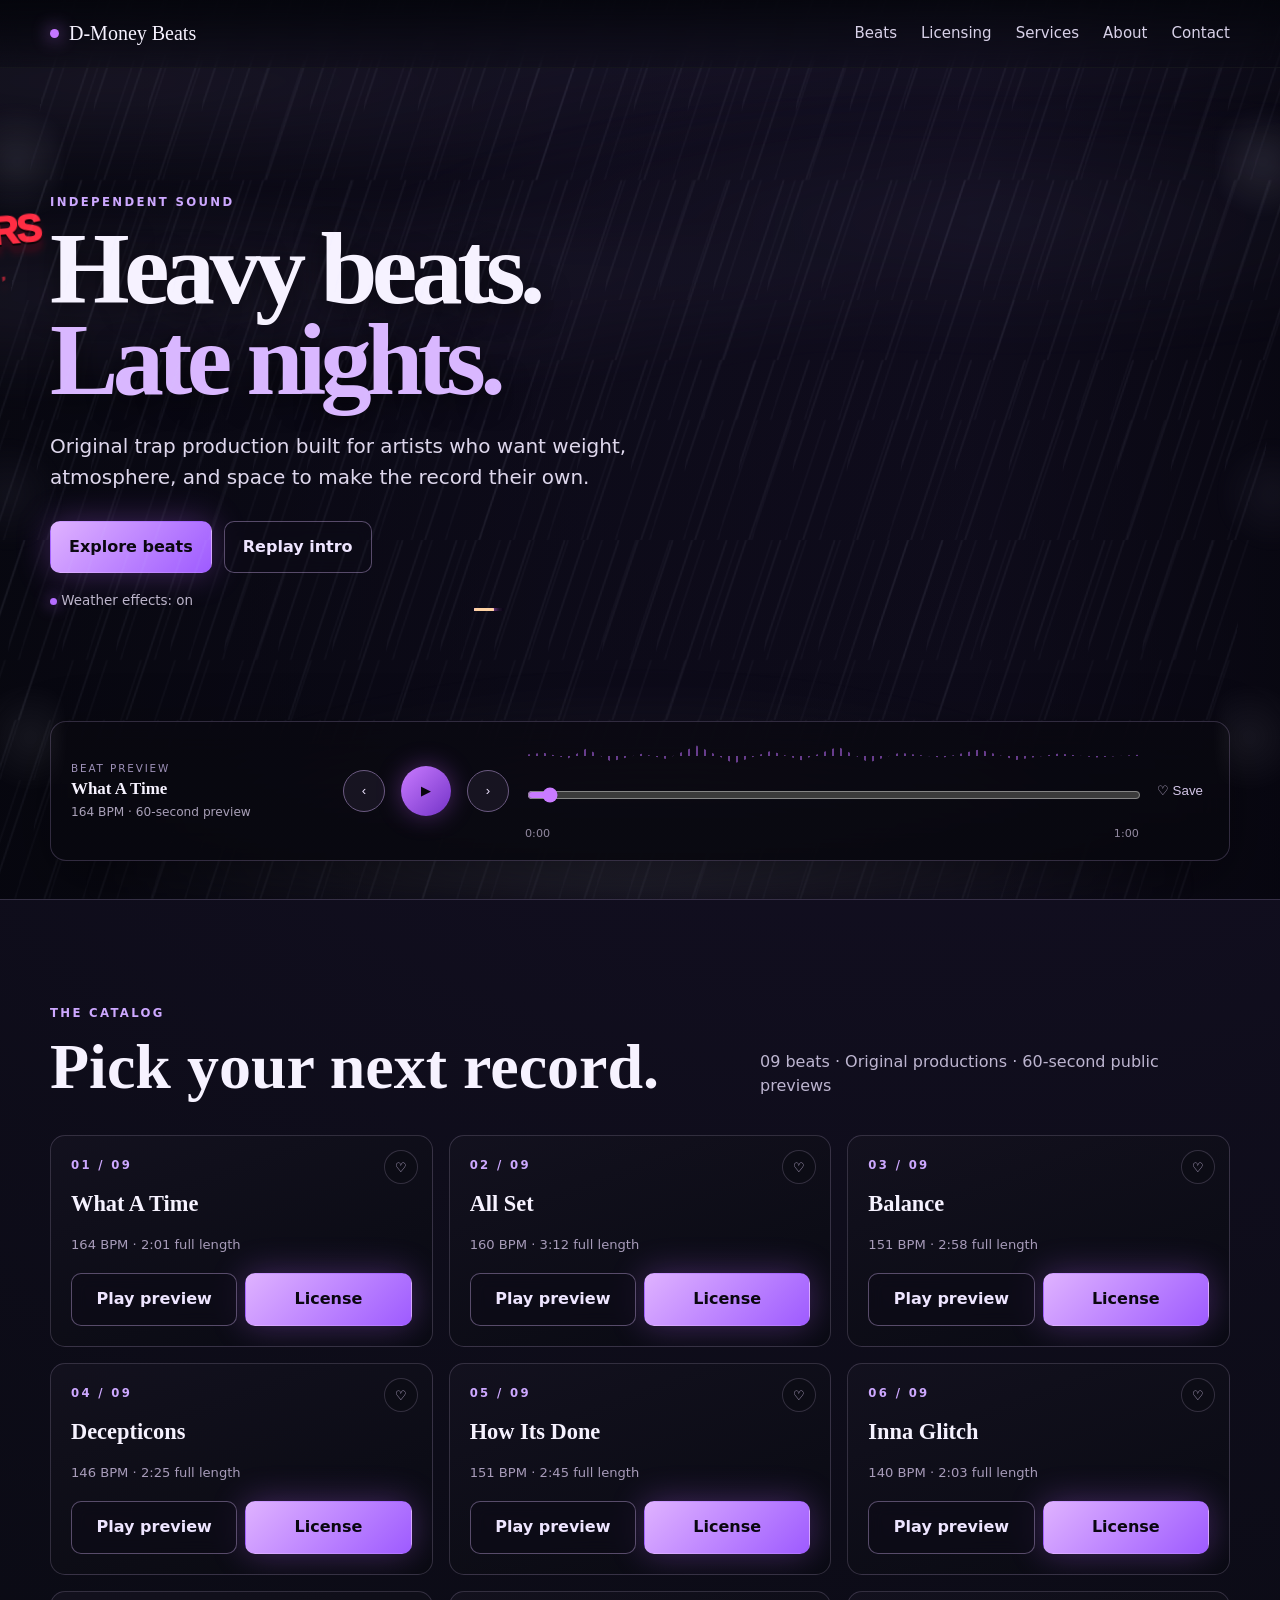
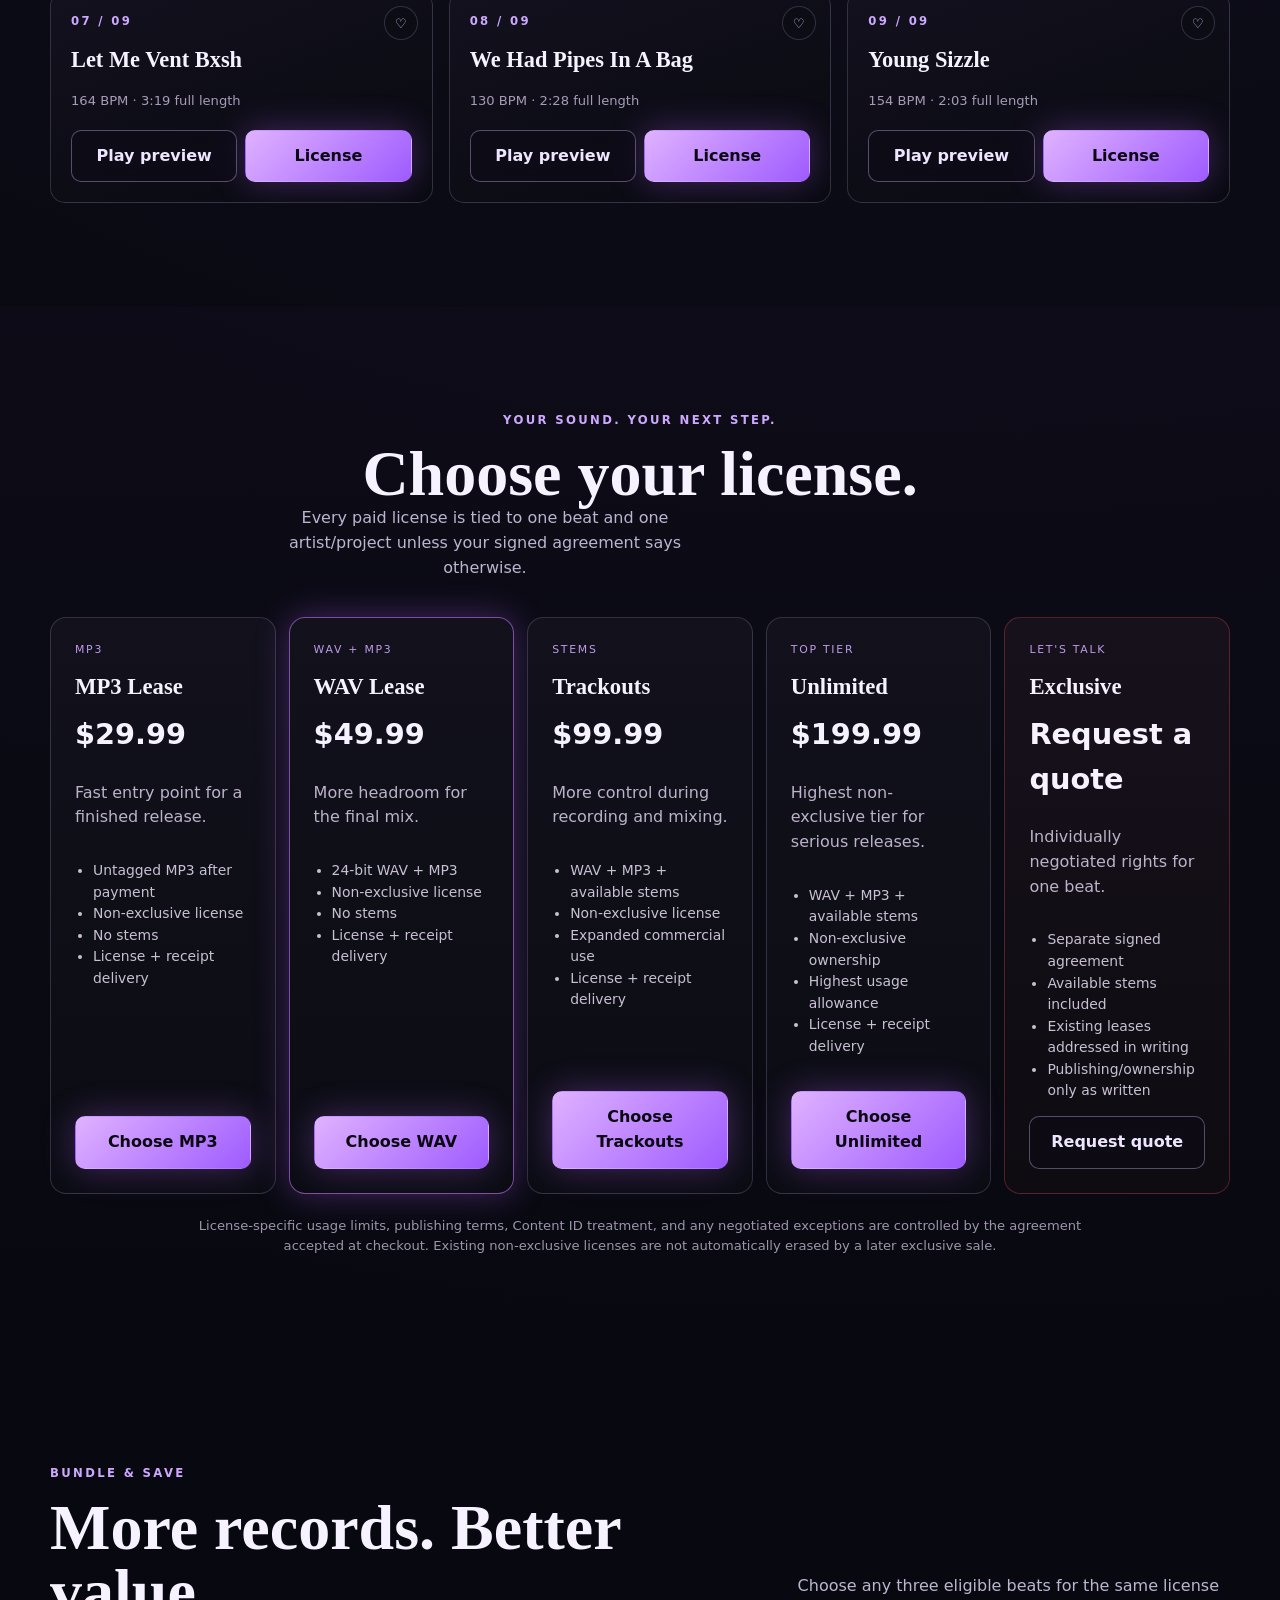
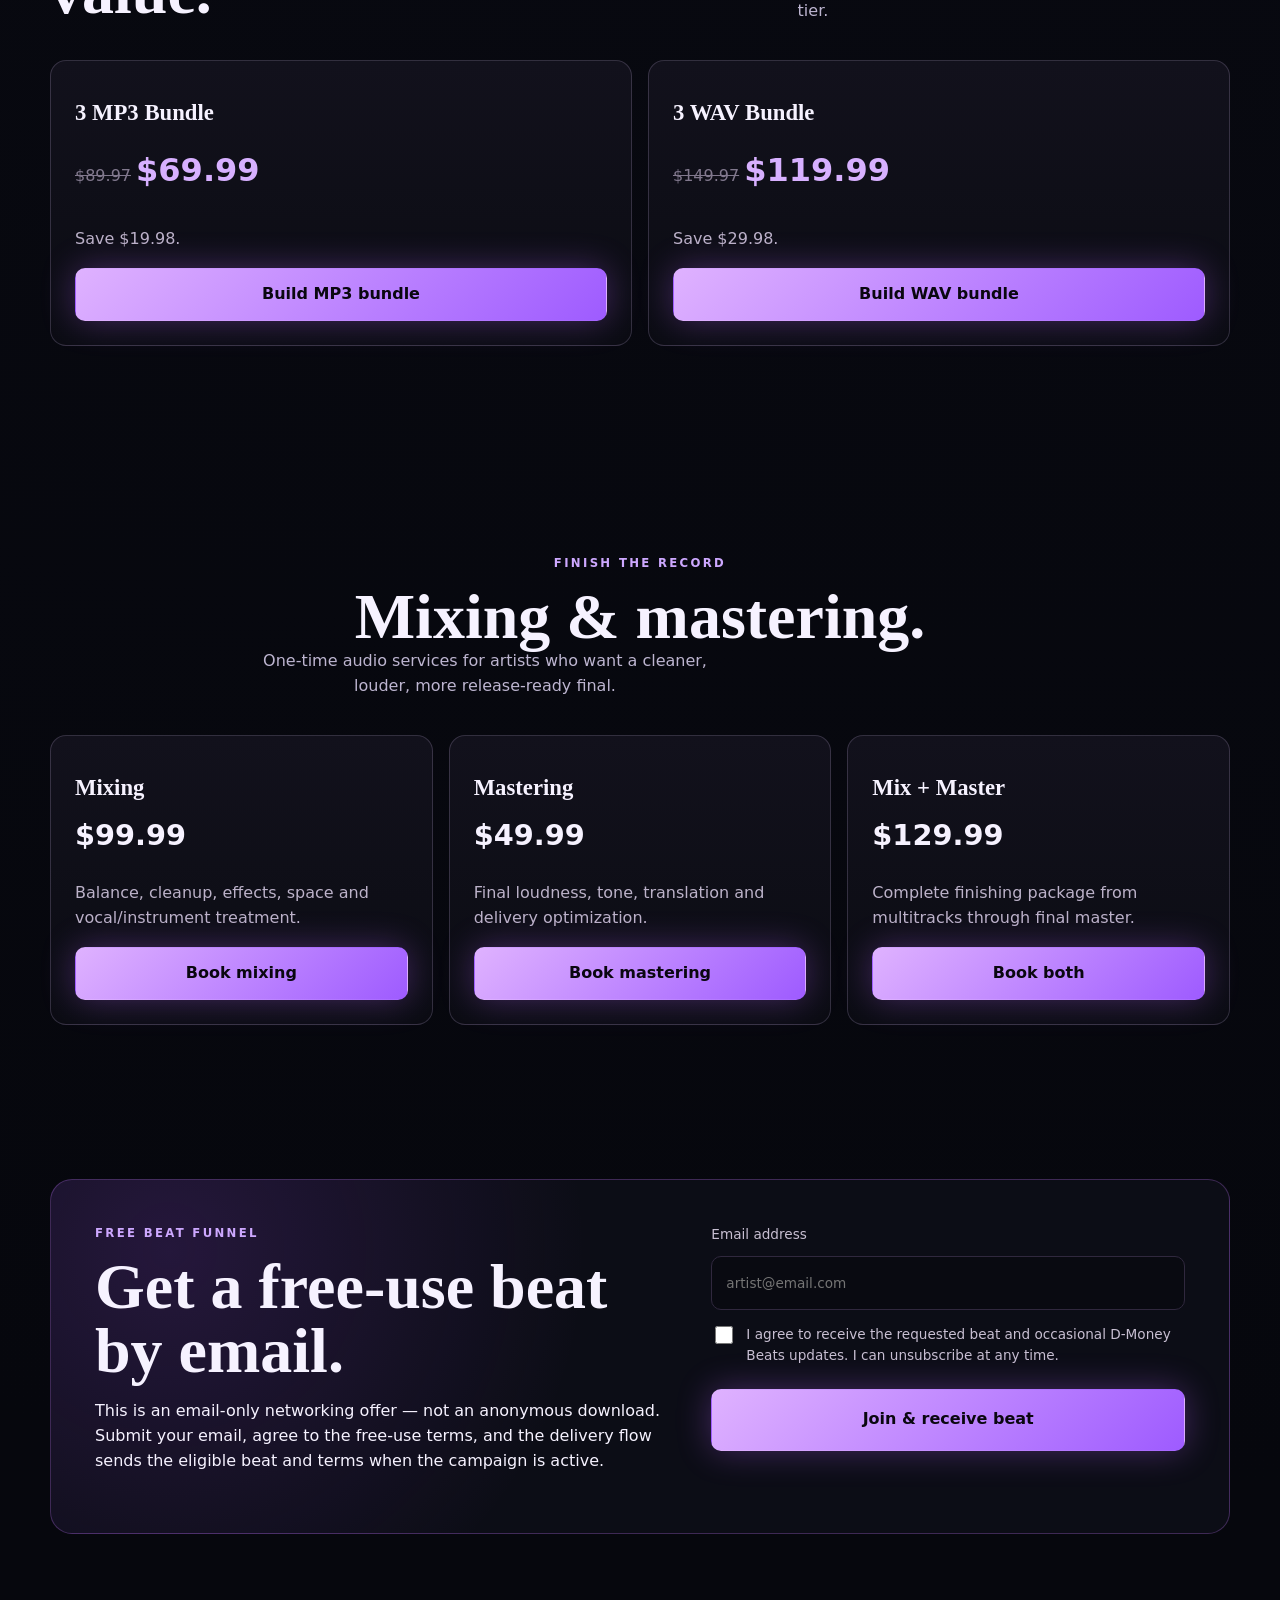
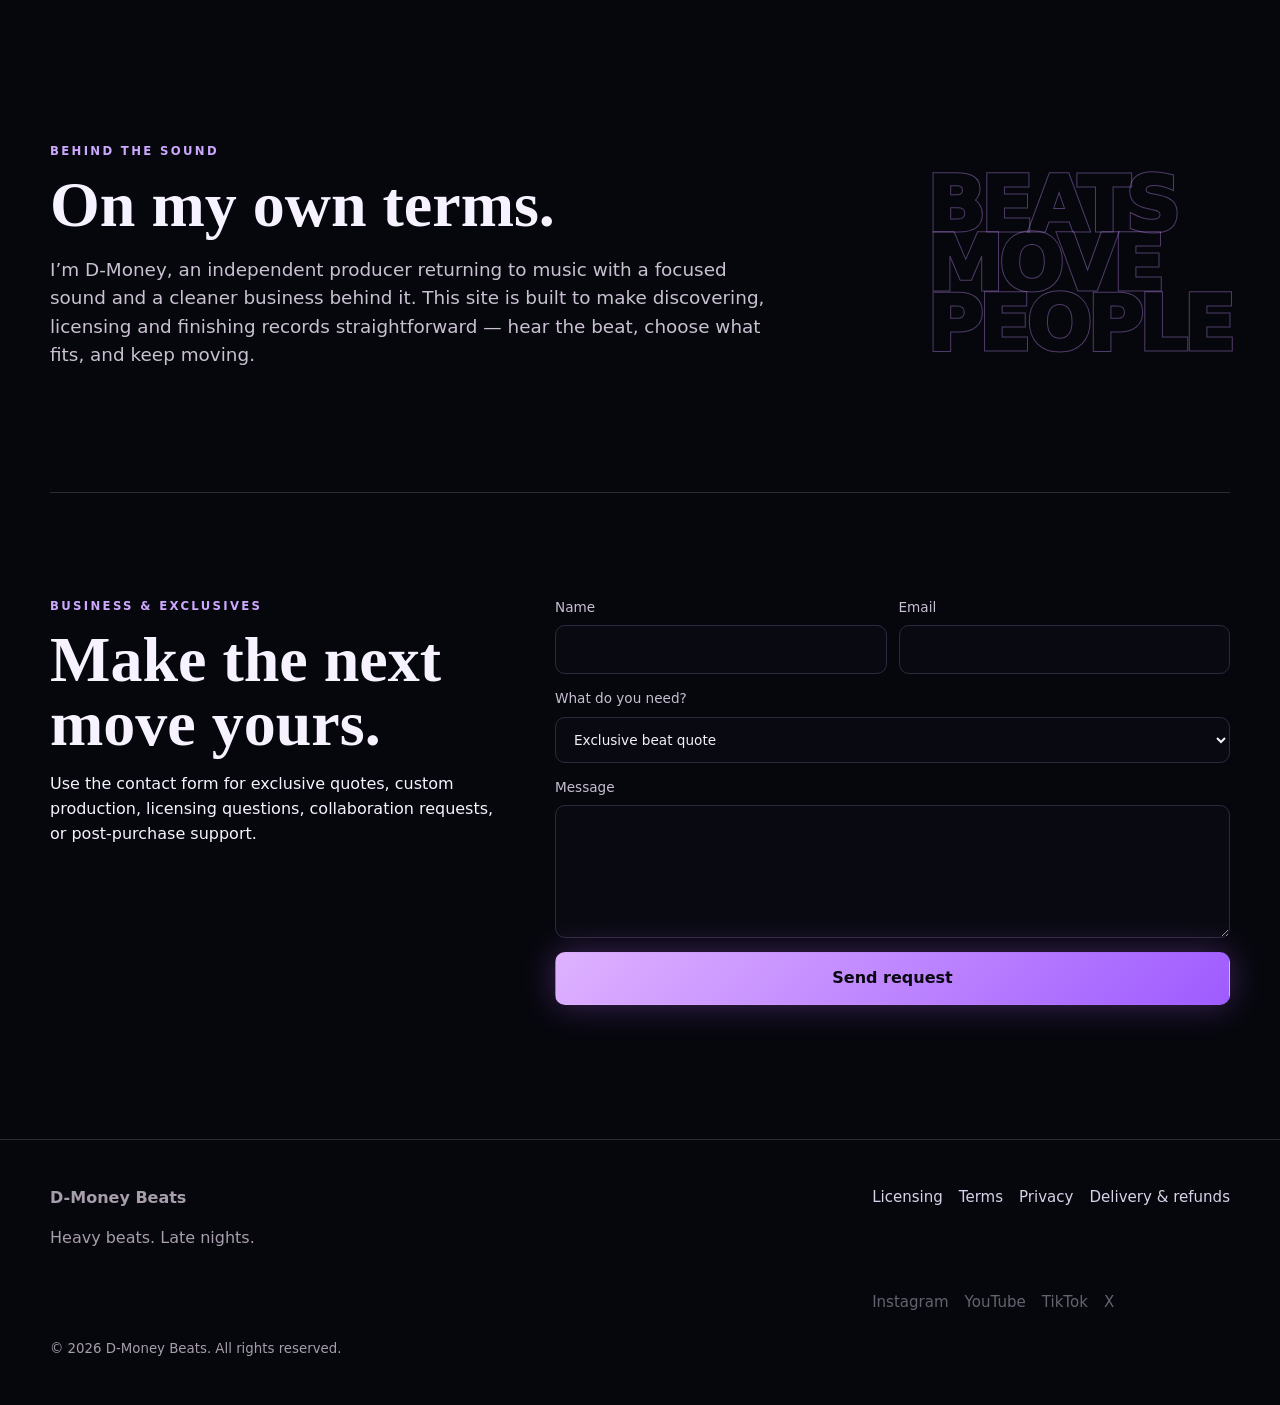
==== index.html @ 5e5f280c "Build D-Money Beats production site scaffold" ====
<!doctype html>
<html lang="en">
<head>
  <meta charset="utf-8" />
  <meta name="viewport" content="width=device-width,initial-scale=1,viewport-fit=cover" />
  <title>D-Money Beats | Trap Beats, Licensing, Mixing & Mastering</title>
  <meta name="description" content="D-Money Beats — original trap production, beat licensing, bundles, mixing and mastering. Hear previews, save favorites, and choose the license that fits your release." />
  <meta name="theme-color" content="#090813" />
  <meta property="og:title" content="D-Money Beats" />
  <meta property="og:description" content="Heavy beats. Late nights. Original trap production and licensing." />
  <meta property="og:type" content="website" />
  <meta property="og:url" content="https://dmoneybeats.com/" />
  <link rel="canonical" href="https://dmoneybeats.com/" />
  <link rel="stylesheet" href="styles.css" />
</head>
<body>
  <a class="skip-link" href="#beats">Skip to beats</a>
  <div class="intro-fog" id="introFog" aria-hidden="true"><div class="fog fog-a"></div><div class="fog fog-b"></div><div class="fog fog-c"></div></div>
  <header class="site-header">
    <a class="brand" href="#top" aria-label="D-Money Beats home"><span class="brand-dot"></span>D-Money Beats</a>
    <button class="menu-button" id="menuButton" aria-expanded="false" aria-controls="siteNav">Menu</button>
    <nav id="siteNav" aria-label="Primary navigation"><a href="#beats">Beats</a><a href="#licensing">Licensing</a><a href="#services">Services</a><a href="#about">About</a><a href="#contact">Contact</a></nav>
  </header>
  <main id="top">
    <section class="hero" aria-label="D-Money Beats introduction"><div class="hero-bg" aria-hidden="true"></div><div class="cloud-layer cloud-one" aria-hidden="true"></div><div class="cloud-layer cloud-two" aria-hidden="true"></div><div class="rain rain-back" aria-hidden="true"></div><div class="rain rain-front" aria-hidden="true"></div><div class="lens-moisture moisture-left" aria-hidden="true"></div><div class="lens-moisture moisture-right" aria-hidden="true"></div><div class="lightning" id="lightning" aria-hidden="true"></div><div class="traffic" aria-hidden="true"><i></i><i></i><i></i><i></i></div><div class="hero-vapor" id="heroVapor" aria-hidden="true"></div>
      <div class="hero-content"><p class="eyebrow">Independent sound</p><div class="graffiti" aria-label="Bangers Only">BANGERS<br>ONLY</div><h1>Heavy beats.<br><span>Late nights.</span></h1><p class="hero-copy">Original trap production built for artists who want weight, atmosphere, and space to make the record their own.</p><div class="hero-actions"><a class="button primary" href="#beats">Explore beats</a><button class="button ghost" id="replayIntro" type="button">Replay intro</button></div><p class="weather-note"><span class="pulse-dot"></span> Weather effects: on</p></div>
      <section class="featured-player" id="featuredPlayer" aria-label="Featured beat preview"><div class="player-meta"><span class="kicker">Beat preview</span><strong id="featuredTitle">What A Time</strong><span id="featuredDetails">164 BPM · 60-second preview</span></div><button class="round-button" id="prevBeat" type="button" aria-label="Previous beat">‹</button><button class="round-button play" id="playPause" type="button" aria-label="Play preview">▶</button><button class="round-button" id="nextBeat" type="button" aria-label="Next beat">›</button><div class="progress-wrap"><div class="waveform" aria-hidden="true"></div><input id="progress" type="range" min="0" max="60" value="0" step="0.1" aria-label="Audio progress" /><div class="time-row"><span id="currentTime">0:00</span><span>1:00</span></div></div><button class="save-featured" id="saveFeatured" type="button" aria-pressed="false">♡ Save</button><audio id="audioPlayer" preload="metadata" src="assets/audio/what-a-time-preview.mp3"></audio></section>
    </section>
    <section class="section catalog" id="beats"><div class="section-heading"><div><p class="eyebrow">The catalog</p><h2>Pick your next record.</h2></div><p>09 beats · Original productions · 60-second public previews</p></div><div class="beat-grid" id="beatGrid"></div></section>
    <section class="section licensing" id="licensing"><div class="section-heading centered"><div><p class="eyebrow">Your sound. Your next step.</p><h2>Choose your license.</h2></div><p>Every paid license is tied to one beat and one artist/project unless your signed agreement says otherwise.</p></div><div class="license-grid"><article class="price-card"><span class="tier">MP3</span><h3>MP3 Lease</h3><p class="price">$29.99</p><p>Fast entry point for a finished release.</p><ul><li>Untagged MP3 after payment</li><li>Non-exclusive license</li><li>No stems</li><li>License + receipt delivery</li></ul><button class="button primary buy-button" data-product="mp3">Choose MP3</button></article><article class="price-card featured"><span class="tier">WAV + MP3</span><h3>WAV Lease</h3><p class="price">$49.99</p><p>More headroom for the final mix.</p><ul><li>24-bit WAV + MP3</li><li>Non-exclusive license</li><li>No stems</li><li>License + receipt delivery</li></ul><button class="button primary buy-button" data-product="wav">Choose WAV</button></article><article class="price-card"><span class="tier">STEMS</span><h3>Trackouts</h3><p class="price">$99.99</p><p>More control during recording and mixing.</p><ul><li>WAV + MP3 + available stems</li><li>Non-exclusive license</li><li>Expanded commercial use</li><li>License + receipt delivery</li></ul><button class="button primary buy-button" data-product="trackouts">Choose Trackouts</button></article><article class="price-card"><span class="tier">TOP TIER</span><h3>Unlimited</h3><p class="price">$199.99</p><p>Highest non-exclusive tier for serious releases.</p><ul><li>WAV + MP3 + available stems</li><li>Non-exclusive ownership</li><li>Highest usage allowance</li><li>License + receipt delivery</li></ul><button class="button primary buy-button" data-product="unlimited">Choose Unlimited</button></article><article class="price-card exclusive"><span class="tier">LET'S TALK</span><h3>Exclusive</h3><p class="price">Request a quote</p><p>Individually negotiated rights for one beat.</p><ul><li>Separate signed agreement</li><li>Available stems included</li><li>Existing leases addressed in writing</li><li>Publishing/ownership only as written</li></ul><a class="button ghost" href="#contact">Request quote</a></article></div><p class="legal-note">License-specific usage limits, publishing terms, Content ID treatment, and any negotiated exceptions are controlled by the agreement accepted at checkout. Existing non-exclusive licenses are not automatically erased by a later exclusive sale.</p></section>
    <section class="section bundles" id="bundles"><div class="section-heading"><div><p class="eyebrow">Bundle & save</p><h2>More records. Better value.</h2></div><p>Choose any three eligible beats for the same license tier.</p></div><div class="bundle-grid"><article class="bundle-card"><h3>3 MP3 Bundle</h3><p class="bundle-price"><s>$89.97</s> <strong>$69.99</strong></p><p>Save $19.98.</p><button class="button primary bundle-button" data-product="bundle-mp3-3">Build MP3 bundle</button></article><article class="bundle-card"><h3>3 WAV Bundle</h3><p class="bundle-price"><s>$149.97</s> <strong>$119.99</strong></p><p>Save $29.98.</p><button class="button primary bundle-button" data-product="bundle-wav-3">Build WAV bundle</button></article></div></section>
    <section class="section services" id="services"><div class="section-heading centered"><div><p class="eyebrow">Finish the record</p><h2>Mixing & mastering.</h2></div><p>One-time audio services for artists who want a cleaner, louder, more release-ready final.</p></div><div class="service-grid"><article class="service-card"><h3>Mixing</h3><p class="price">$99.99</p><p>Balance, cleanup, effects, space and vocal/instrument treatment.</p><button class="button primary service-button" data-product="mixing">Book mixing</button></article><article class="service-card"><h3>Mastering</h3><p class="price">$49.99</p><p>Final loudness, tone, translation and delivery optimization.</p><button class="button primary service-button" data-product="mastering">Book mastering</button></article><article class="service-card"><h3>Mix + Master</h3><p class="price">$129.99</p><p>Complete finishing package from multitracks through final master.</p><button class="button primary service-button" data-product="mix-master">Book both</button></article></div></section>
    <section class="section free-funnel" id="free-beat"><div class="funnel-card"><div><p class="eyebrow">Free beat funnel</p><h2>Get a free-use beat by email.</h2><p>This is an email-only networking offer — not an anonymous download. Submit your email, agree to the free-use terms, and the delivery flow sends the eligible beat and terms when the campaign is active.</p></div><form id="freeBeatForm"><label>Email address<input type="email" name="email" required autocomplete="email" placeholder="artist@email.com" /></label><label class="check"><input type="checkbox" name="consent" required /> <span>I agree to receive the requested beat and occasional D-Money Beats updates. I can unsubscribe at any time.</span></label><button class="button primary" type="submit">Join & receive beat</button><p class="form-status" id="freeBeatStatus" role="status"></p></form></div></section>
    <section class="section about" id="about"><div class="about-card"><p class="eyebrow">Behind the sound</p><h2>On my own terms.</h2><p>I’m D-Money, an independent producer returning to music with a focused sound and a cleaner business behind it. This site is built to make discovering, licensing and finishing records straightforward — hear the beat, choose what fits, and keep moving.</p></div><div class="about-tagline">BEATS<br>MOVE<br>PEOPLE</div></section>
    <section class="section contact" id="contact"><div><p class="eyebrow">Business & exclusives</p><h2>Make the next move yours.</h2><p>Use the contact form for exclusive quotes, custom production, licensing questions, collaboration requests, or post-purchase support.</p></div><form id="contactForm"><div class="form-grid"><label>Name<input type="text" name="name" required autocomplete="name" /></label><label>Email<input type="email" name="email" required autocomplete="email" /></label></div><label>What do you need?<select name="topic"><option>Exclusive beat quote</option><option>Custom production</option><option>Licensing question</option><option>Mixing / mastering</option><option>Order support</option><option>Other</option></select></label><label>Message<textarea name="message" rows="5" required></textarea></label><button class="button primary" type="submit">Send request</button><p class="form-status" id="contactStatus" role="status"></p></form></section>
  </main>
  <footer><div><strong>D-Money Beats</strong><p>Heavy beats. Late nights.</p></div><div class="footer-links"><a href="legal/licensing.html">Licensing</a><a href="legal/terms.html">Terms</a><a href="legal/privacy.html">Privacy</a><a href="legal/refunds.html">Delivery & refunds</a></div><div class="socials" aria-label="Social media"><a href="#" data-social="instagram" aria-disabled="true">Instagram</a><a href="#" data-social="youtube" aria-disabled="true">YouTube</a><a href="#" data-social="tiktok" aria-disabled="true">TikTok</a><a href="#" data-social="x" aria-disabled="true">X</a></div><small>© 2026 D-Money Beats. All rights reserved.</small></footer>
  <dialog id="purchaseDialog" class="modal"><form method="dialog" class="modal-card"><button class="modal-close" value="cancel" aria-label="Close">×</button><p class="eyebrow">Before checkout</p><h2 id="purchaseTitle">Choose a beat</h2><div id="purchaseBody"></div><label class="check"><input id="termsCheck" type="checkbox" required /> <span>I have read and agree to the <a href="legal/licensing.html" target="_blank" rel="noopener">license terms</a>, <a href="legal/terms.html" target="_blank" rel="noopener">Terms of Service</a>, and <a href="legal/refunds.html" target="_blank" rel="noopener">digital delivery/refund policy</a>.</span></label><button id="checkoutButton" class="button primary" value="default" type="button">Continue to secure checkout</button><p id="checkoutStatus" class="form-status" role="status"></p></form></dialog>
  <script src="script.js" defer></script>
</body></html>
---- styles.css ----
:root{--bg:#070811;--panel:#0e0f19;--panel2:#14121f;--text:#f6f2ff;--muted:#bdb5d0;--purple:#c577ff;--purple2:#7d3fd6;--red:#ff2d43;--line:rgba(224,203,255,.18);--glow:0 0 34px rgba(184,98,255,.32);--max:1180px}*{box-sizing:border-box}html{scroll-behavior:smooth}body{margin:0;background:radial-gradient(circle at 70% 0,#171128 0,#090a12 34%,#06070d 75%);color:var(--text);font-family:Inter,ui-sans-serif,system-ui,-apple-system,BlinkMacSystemFont,"Segoe UI",sans-serif;line-height:1.55}a{color:inherit}.skip-link{position:fixed;top:-80px;left:16px;background:#fff;color:#000;padding:10px 14px;z-index:9999;border-radius:8px}.skip-link:focus{top:16px}.site-header{position:fixed;top:0;left:0;right:0;z-index:100;display:flex;align-items:center;justify-content:space-between;padding:18px max(22px,calc((100vw - var(--max))/2));background:linear-gradient(180deg,rgba(4,5,11,.85),rgba(4,5,11,.2));backdrop-filter:blur(10px);border-bottom:1px solid rgba(255,255,255,.06)}.brand{font-family:Georgia,serif;font-size:1.25rem;text-decoration:none;display:flex;gap:10px;align-items:center}.brand-dot{width:9px;height:9px;background:var(--purple);border-radius:50%;box-shadow:0 0 18px var(--purple)}nav{display:flex;gap:24px}nav a,.footer-links a,.socials a{text-decoration:none;color:#d8d1e8;font-size:.94rem}nav a:hover,.footer-links a:hover,.socials a:hover{color:#fff}.menu-button{display:none}.hero{min-height:100svh;position:relative;overflow:hidden;display:grid;align-items:center;padding:110px max(22px,calc((100vw - var(--max))/2)) 190px;border-bottom:1px solid var(--line)}.hero-bg{position:absolute;inset:0;background-image:linear-gradient(90deg,rgba(5,6,12,.78) 0%,rgba(8,8,18,.42) 45%,rgba(8,8,18,.28) 75%,rgba(5,5,12,.72) 100%),linear-gradient(180deg,rgba(4,5,10,.14),rgba(4,5,10,.45)),url('assets/images/cyberpunk-city.webp');background-size:cover;background-position:center;background-color:#171128;transform:scale(1.03)}.hero-content{position:relative;z-index:8;max-width:640px}.eyebrow{text-transform:uppercase;letter-spacing:.2em;color:#cda8ff;font-size:.73rem;font-weight:800;margin:0 0 13px}.graffiti{position:absolute;left:-9px;top:28px;transform:translateX(-100%) rotate(-5deg);font-weight:950;color:var(--red);font-size:2.4rem;line-height:.78;letter-spacing:-.06em;text-shadow:0 2px 0 rgba(0,0,0,.7);font-family:Impact,Haettenschweiler,'Arial Narrow Bold',sans-serif;filter:drop-shadow(0 9px 3px rgba(255,0,35,.15))}.graffiti:after{content:"";position:absolute;left:10%;right:18%;top:100%;height:25px;background:repeating-linear-gradient(90deg,transparent 0 8px,var(--red) 9px 11px,transparent 12px 18px);opacity:.6;clip-path:polygon(0 0,100% 0,90% 25%,82% 10%,70% 100%,60% 12%,45% 65%,38% 8%,25% 85%,15% 17%)}h1,h2,h3{font-family:Georgia,'Times New Roman',serif}h1{font-size:clamp(3.7rem,8vw,7.6rem);line-height:.88;letter-spacing:-.055em;margin:0 0 26px;text-shadow:0 6px 28px rgba(0,0,0,.6)}h1 span{color:#d9b7ff}.hero-copy{font-size:clamp(1rem,2vw,1.25rem);color:#ded7ec;max-width:590px}.hero-actions{display:flex;gap:12px;flex-wrap:wrap;margin:28px 0 18px}.button{appearance:none;border:1px solid transparent;border-radius:10px;padding:13px 18px;font:inherit;font-weight:750;cursor:pointer;text-decoration:none;display:inline-flex;align-items:center;justify-content:center;transition:.2s ease}.button.primary{color:#0a0710;background:linear-gradient(135deg,#dfb2ff,#9e5bff);box-shadow:var(--glow)}.button.primary:hover{transform:translateY(-1px);filter:brightness(1.06)}.button.ghost{border-color:rgba(221,190,255,.36);color:#eee5ff;background:rgba(12,10,22,.5);backdrop-filter:blur(8px)}.weather-note{font-size:.84rem;color:#bcb4ca}.pulse-dot{display:inline-block;width:7px;height:7px;background:#b56dff;border-radius:50%;box-shadow:0 0 16px #b56dff;animation:pulse 2s infinite}.featured-player{position:absolute;left:50%;bottom:38px;transform:translateX(-50%);z-index:12;width:min(var(--max),calc(100% - 44px));display:grid;grid-template-columns:minmax(180px,260px) 46px 54px 46px 1fr auto;gap:12px;align-items:center;padding:18px 20px;border:1px solid rgba(214,185,255,.2);background:linear-gradient(180deg,rgba(9,8,16,.83),rgba(8,8,15,.94));backdrop-filter:blur(18px);border-radius:16px;box-shadow:0 18px 60px rgba(0,0,0,.4)}.featured-player:before{content:"";position:absolute;inset:-28px 10% auto 12%;height:60px;background:radial-gradient(ellipse at center,rgba(220,214,255,.17),transparent 70%);filter:blur(16px);opacity:0;transition:.25s}.featured-player:hover:before,.featured-player.vapor:before{opacity:1;transform:translateY(-12px)}.player-meta{display:flex;flex-direction:column}.player-meta .kicker{text-transform:uppercase;font-size:.65rem;letter-spacing:.18em;color:#9e91b8}.player-meta strong{font-family:Georgia,serif;font-size:1.06rem}.player-meta span:last-child{font-size:.76rem;color:#a9a0b8}.round-button{width:42px;height:42px;border-radius:50%;border:1px solid #6b5a81;background:#171421;color:#eee4ff;cursor:pointer}.round-button.play{width:50px;height:50px;background:linear-gradient(135deg,#c97bff,#7433c8);border:0;color:#09060d;box-shadow:0 0 24px rgba(188,88,255,.35)}.progress-wrap{min-width:0}.waveform{height:31px;background:repeating-linear-gradient(90deg,transparent 0 3px,rgba(191,109,255,.52) 3px 5px,transparent 5px 8px);mask-image:linear-gradient(180deg,transparent,black 25%,black 75%,transparent);clip-path:polygon(0 48%,3% 42%,7% 60%,10% 28%,14% 70%,19% 45%,23% 62%,28% 18%,34% 76%,40% 36%,45% 66%,51% 22%,56% 73%,61% 42%,68% 58%,74% 31%,80% 65%,87% 44%,93% 57%,100% 48%,100% 52%,0 52%)}#progress{width:100%;accent-color:#c97bff}.time-row{display:flex;justify-content:space-between;color:#91889f;font-size:.7rem}.save-featured{background:none;border:0;color:#d4c6e8;cursor:pointer}.section{width:min(var(--max),calc(100% - 44px));margin:0 auto;padding:104px 0}.section-heading{display:flex;justify-content:space-between;align-items:end;gap:40px;margin-bottom:36px}.section-heading.centered{display:block;text-align:center;max-width:780px;margin-left:auto;margin-right:auto}.section-heading h2,.about h2,.contact h2,.funnel-card h2{font-size:clamp(2.2rem,5vw,4rem);line-height:1;margin:0}.section-heading>p{max-width:470px;color:var(--muted);margin:0}.beat-grid{display:grid;grid-template-columns:repeat(3,1fr);gap:16px}.beat-card{position:relative;padding:20px;border:1px solid var(--line);background:linear-gradient(160deg,rgba(20,18,31,.88),rgba(9,10,17,.88));border-radius:15px;overflow:hidden;transition:.2s}.beat-card:hover{transform:translateY(-3px);border-color:rgba(195,124,255,.45);box-shadow:0 14px 40px rgba(0,0,0,.25)}.beat-card h3{font-size:1.4rem;margin:0 0 4px}.beat-meta{color:#a79bb9;font-size:.82rem}.beat-actions{display:flex;gap:8px;margin-top:18px}.beat-actions button{flex:1}.heart{position:absolute;right:14px;top:14px;width:34px;height:34px;border-radius:50%;border:1px solid var(--line);background:#0c0c15;color:#d8c8ef;cursor:pointer}.heart.saved{color:#ff5c83;border-color:rgba(255,92,131,.45)}.licensing{width:100%;padding-left:max(22px,calc((100vw - var(--max))/2));padding-right:max(22px,calc((100vw - var(--max))/2));background:linear-gradient(180deg,rgba(18,13,30,.38),rgba(7,8,15,.1))}.license-grid{display:grid;grid-template-columns:repeat(5,1fr);gap:13px}.price-card,.service-card,.bundle-card{border:1px solid var(--line);border-radius:16px;padding:24px;background:linear-gradient(180deg,#12111c,#0b0c13);display:flex;flex-direction:column}.price-card.featured{border-color:rgba(201,119,255,.6);box-shadow:var(--glow)}.price-card.exclusive{background:linear-gradient(180deg,#17111b,#0e0b11);border-color:rgba(255,83,100,.28)}.price-card h3,.service-card h3,.bundle-card h3{font-size:1.42rem;margin:10px 0 0}.tier{font-size:.68rem;letter-spacing:.16em;color:#be9be8}.price{font-size:1.8rem;font-weight:800;margin:8px 0}.price-card>p:not(.price),.service-card>p:not(.price),.bundle-card>p{color:#bcb2c9}.price-card ul{padding-left:18px;color:#c9c1d3;font-size:.87rem;flex:1}.price-card .button{margin-top:auto}.legal-note{color:#9e94aa;font-size:.82rem;max-width:900px;margin:22px auto 0;text-align:center}.bundle-grid{display:grid;grid-template-columns:repeat(2,1fr);gap:16px}.bundle-card{min-height:220px}.bundle-price strong{font-size:2rem;color:#d7b0ff}.bundle-price s{color:#81788d}.service-grid{display:grid;grid-template-columns:repeat(3,1fr);gap:16px}.free-funnel{padding-top:50px}.funnel-card{display:grid;grid-template-columns:1.2fr 1fr;gap:48px;padding:44px;border:1px solid rgba(197,119,255,.27);border-radius:22px;background:radial-gradient(circle at 10% 20%,rgba(123,58,190,.22),transparent 38%),#0c0d16}.funnel-card form,.contact form{display:grid;gap:14px}label{display:grid;gap:7px;color:#c8bfd2;font-size:.85rem}input,select,textarea{width:100%;border:1px solid #30283e;border-radius:10px;background:#090a11;color:#f4f0fa;padding:13px 14px;font:inherit}textarea{resize:vertical}.check{display:grid;grid-template-columns:auto 1fr;align-items:start;gap:10px}.check input{width:18px;height:18px;margin-top:2px}.form-status{font-size:.83rem;color:#c9b1e5;min-height:1.2em;margin:0}.about{display:grid;grid-template-columns:1fr auto;gap:60px;align-items:center}.about-card{max-width:720px}.about-card p:last-child{font-size:1.15rem;color:#c9c0d1}.about-tagline{font-size:clamp(2.6rem,6vw,6.5rem);line-height:.78;font-weight:950;color:transparent;-webkit-text-stroke:1px rgba(202,146,255,.38);letter-spacing:-.06em}.contact{display:grid;grid-template-columns:.8fr 1.2fr;gap:55px;border-top:1px solid var(--line)}.form-grid{display:grid;grid-template-columns:1fr 1fr;gap:12px}footer{border-top:1px solid var(--line);padding:46px max(22px,calc((100vw - var(--max))/2));display:grid;grid-template-columns:1fr auto;gap:24px;align-items:start;color:#a79dac;background:#06070c}.footer-links,.socials{display:flex;gap:16px;flex-wrap:wrap}.socials{grid-column:2}.socials a[aria-disabled="true"]{opacity:.45;pointer-events:none}footer small{grid-column:1/-1}.intro-fog{position:fixed;inset:0;z-index:1000;background:#06070d;pointer-events:none;transition:opacity .8s ease;overflow:hidden}.intro-fog.hide{opacity:0}.fog{position:absolute;width:120%;height:55%;left:-10%;background:radial-gradient(ellipse at center,rgba(218,214,234,.25),rgba(77,69,94,.09) 35%,transparent 72%);filter:blur(28px);animation:fogMove 3s ease-out forwards}.fog-a{top:5%}.fog-b{top:32%;animation-delay:.18s;transform:scaleX(-1)}.fog-c{top:60%;animation-delay:.35s}.cloud-layer{position:absolute;z-index:3;left:-20%;width:140%;height:42%;background:radial-gradient(ellipse at 20% 50%,rgba(88,76,111,.22),transparent 40%),radial-gradient(ellipse at 70% 30%,rgba(63,59,87,.2),transparent 35%);filter:blur(14px);opacity:.8;animation:cloudDrift 42s linear infinite}.cloud-one{top:-12%}.cloud-two{top:12%;animation-direction:reverse;animation-duration:57s}.rain{position:absolute;inset:-20% 0 0;z-index:5;pointer-events:none;transform:skewX(-9deg);background-image:repeating-linear-gradient(100deg,transparent 0 17px,rgba(216,220,255,.15) 18px 19px,transparent 20px 34px);background-size:34px 120px;animation:rainFall .72s linear infinite}.rain-front{z-index:11;opacity:.32;background-size:54px 180px;animation-duration:.54s}.rain-back{opacity:.22;filter:blur(.4px)}.lightning{position:absolute;inset:0;z-index:4;background:linear-gradient(180deg,rgba(217,215,255,.7),transparent 55%);opacity:0;pointer-events:none}.lightning.flash{animation:lightning .4s ease}.traffic{position:absolute;z-index:6;left:37%;right:8%;bottom:32%;height:3px;overflow:hidden}.traffic i{position:absolute;width:20px;height:3px;border-radius:2px;background:#ffb4ea;box-shadow:0 0 10px #db69ff;animation:trafficMove 8s linear infinite}.traffic i:nth-child(2){animation-delay:-2s;background:#fbe4c2}.traffic i:nth-child(3){animation-delay:-4.5s}.traffic i:nth-child(4){animation-delay:-6.2s;background:#ffd2a3}.lens-moisture{position:absolute;z-index:13;top:0;bottom:0;width:90px;opacity:.28;filter:blur(6px);pointer-events:none;background:radial-gradient(circle at 50% 18%,rgba(220,219,248,.38),transparent 8%),radial-gradient(circle at 40% 55%,rgba(200,195,233,.2),transparent 12%),radial-gradient(circle at 65% 82%,rgba(255,255,255,.23),transparent 8%)}.moisture-left{left:-28px}.moisture-right{right:-28px;transform:scaleX(-1)}.modal{width:min(650px,calc(100% - 28px));border:1px solid rgba(206,157,255,.33);border-radius:18px;color:var(--text);background:#0b0c14;padding:0;box-shadow:0 30px 90px #000}.modal::backdrop{background:rgba(2,3,8,.78);backdrop-filter:blur(5px)}.modal-card{padding:30px;position:relative}.modal-close{position:absolute;right:18px;top:15px;background:none;border:0;color:#eee;font-size:2rem;cursor:pointer}.modal h2{font-size:2rem;margin:0 0 20px}.modal select{margin-bottom:14px}.bundle-choices{display:grid;grid-template-columns:1fr 1fr;gap:8px;margin:15px 0 20px}.bundle-choices label{display:flex;gap:8px;align-items:center;padding:10px;border:1px solid var(--line);border-radius:9px}.bundle-choices input{width:auto}.hero-vapor{position:absolute;z-index:7;left:0;right:0;bottom:0;height:28%;background:radial-gradient(ellipse at center bottom,rgba(222,221,238,.13),transparent 62%);filter:blur(18px);animation:vaporBreathe 8s ease-in-out infinite;pointer-events:none}@keyframes fogMove{0%{opacity:1;transform:translate3d(-4%,8%,0) scale(1.15)}100%{opacity:.25;transform:translate3d(8%,-8%,0) scale(1.4)}}@keyframes cloudDrift{to{transform:translateX(12%)}}@keyframes rainFall{to{background-position:0 180px}}@keyframes trafficMove{from{left:-20px}to{left:105%}}@keyframes lightning{0%,100%{opacity:0}10%{opacity:.5}18%{opacity:.05}26%{opacity:.28}40%{opacity:0}}@keyframes vaporBreathe{50%{opacity:.55;transform:translateY(-8px)}}@keyframes pulse{50%{opacity:.4;box-shadow:0 0 4px #b56dff}}@media (max-width:1050px){.license-grid{grid-template-columns:repeat(2,1fr)}.price-card.exclusive{grid-column:1/-1}.featured-player{grid-template-columns:1fr auto auto auto}.progress-wrap{grid-column:1/-1}.save-featured{grid-column:4}.beat-grid{grid-template-columns:repeat(2,1fr)}.graffiti{position:relative;transform:none;left:auto;top:auto;width:max-content;margin-bottom:20px}}@media (max-width:760px){.site-header{padding:15px 18px}.menu-button{display:block;background:#11121b;color:white;border:1px solid var(--line);border-radius:8px;padding:8px 12px}.site-header nav{display:none;position:absolute;top:62px;right:14px;flex-direction:column;gap:0;background:#0b0c13;border:1px solid var(--line);border-radius:12px;padding:8px;min-width:180px}.site-header nav.open{display:flex}.site-header nav a{padding:11px}.hero{padding:100px 22px 245px;min-height:860px}.hero-bg{background-position:55% center}.hero-content{max-width:520px}h1{font-size:clamp(3.3rem,17vw,5.5rem)}.featured-player{bottom:24px;width:calc(100% - 28px);grid-template-columns:1fr auto auto auto;padding:14px}.player-meta{grid-column:1/-1}.save-featured{grid-column:1/-1;text-align:left}.section{width:calc(100% - 34px);padding:74px 0}.section-heading{display:block}.section-heading>p{margin-top:14px}.beat-grid,.bundle-grid,.service-grid,.funnel-card,.about,.contact{grid-template-columns:1fr}.license-grid{grid-template-columns:1fr}.price-card.exclusive{grid-column:auto}.funnel-card{padding:28px;gap:30px}.about-tagline{order:-1}.form-grid{grid-template-columns:1fr}footer{grid-template-columns:1fr}.footer-links,.socials{grid-column:1}.bundle-choices{grid-template-columns:1fr}}@media (prefers-reduced-motion:reduce){*,*:before,*:after{animation-duration:.001ms!important;animation-iteration-count:1!important;scroll-behavior:auto!important}.rain,.cloud-layer,.traffic,.hero-vapor{display:none}.intro-fog{display:none}}
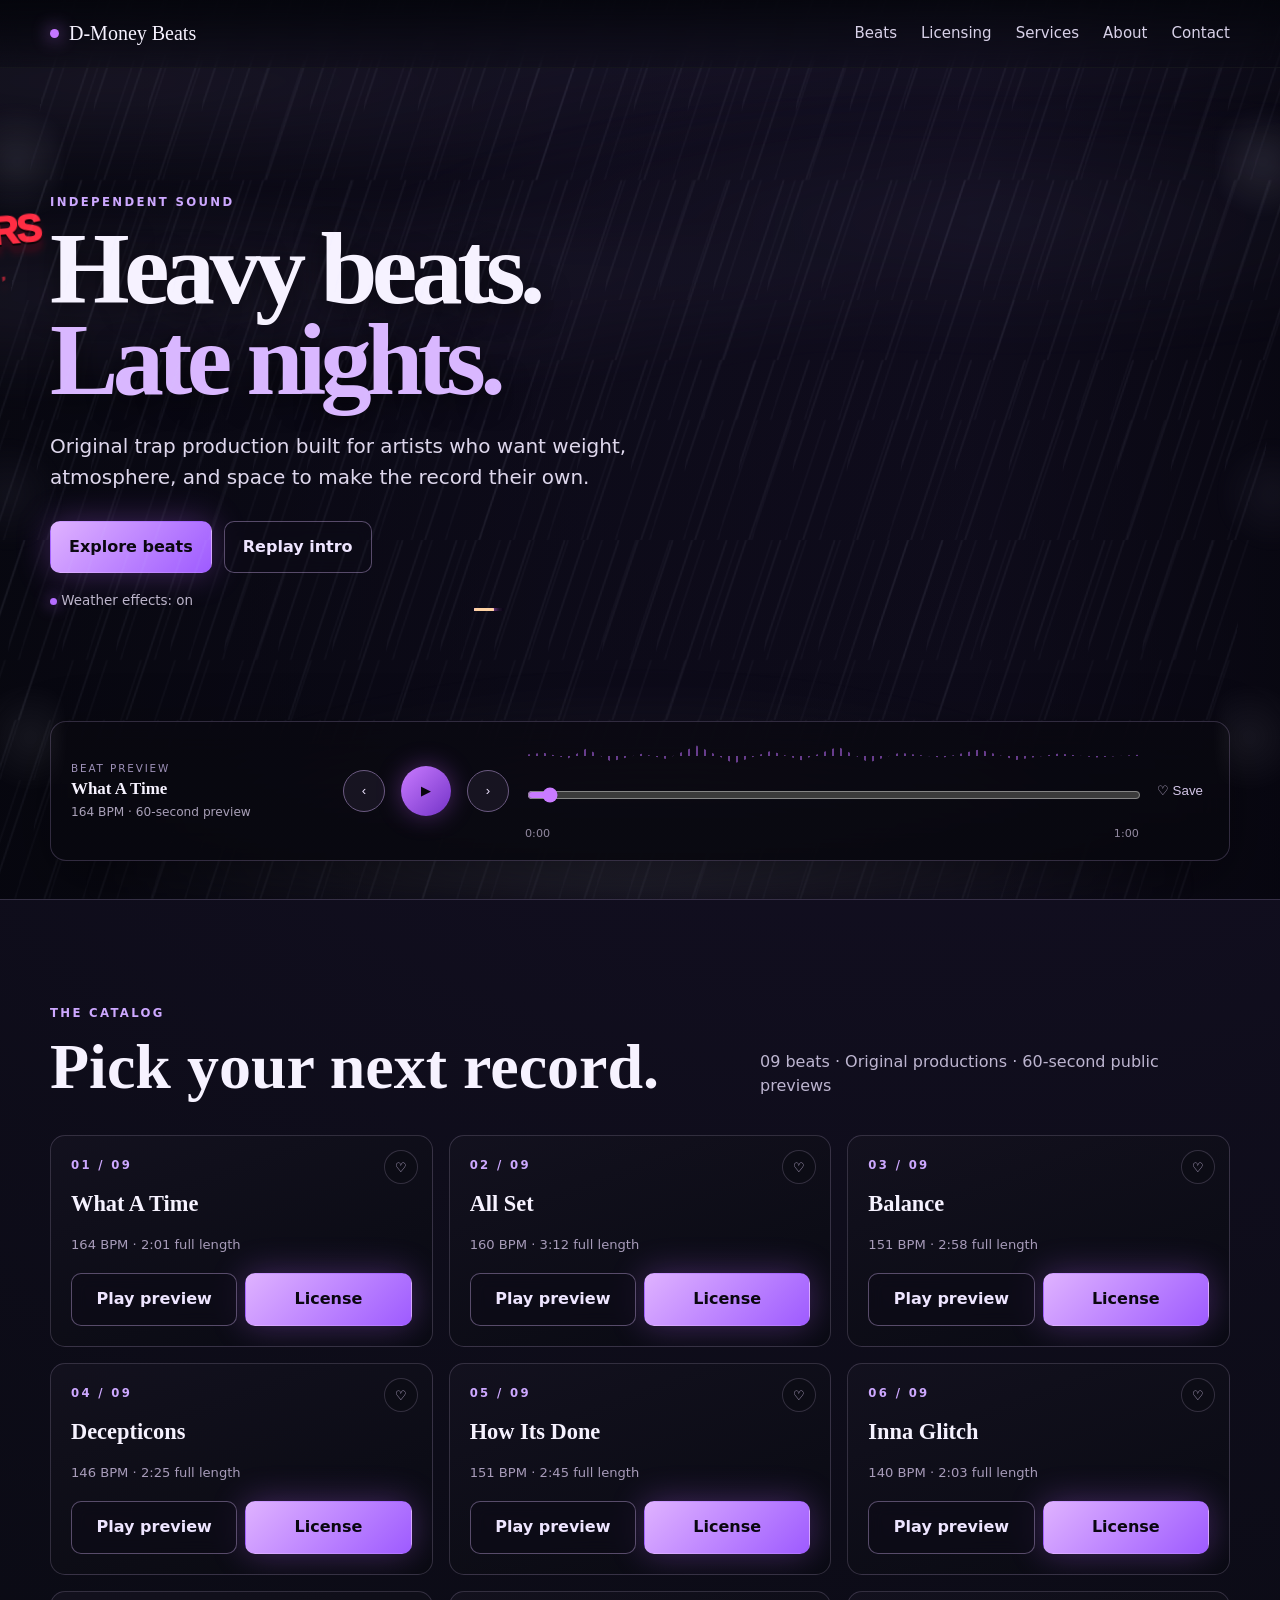
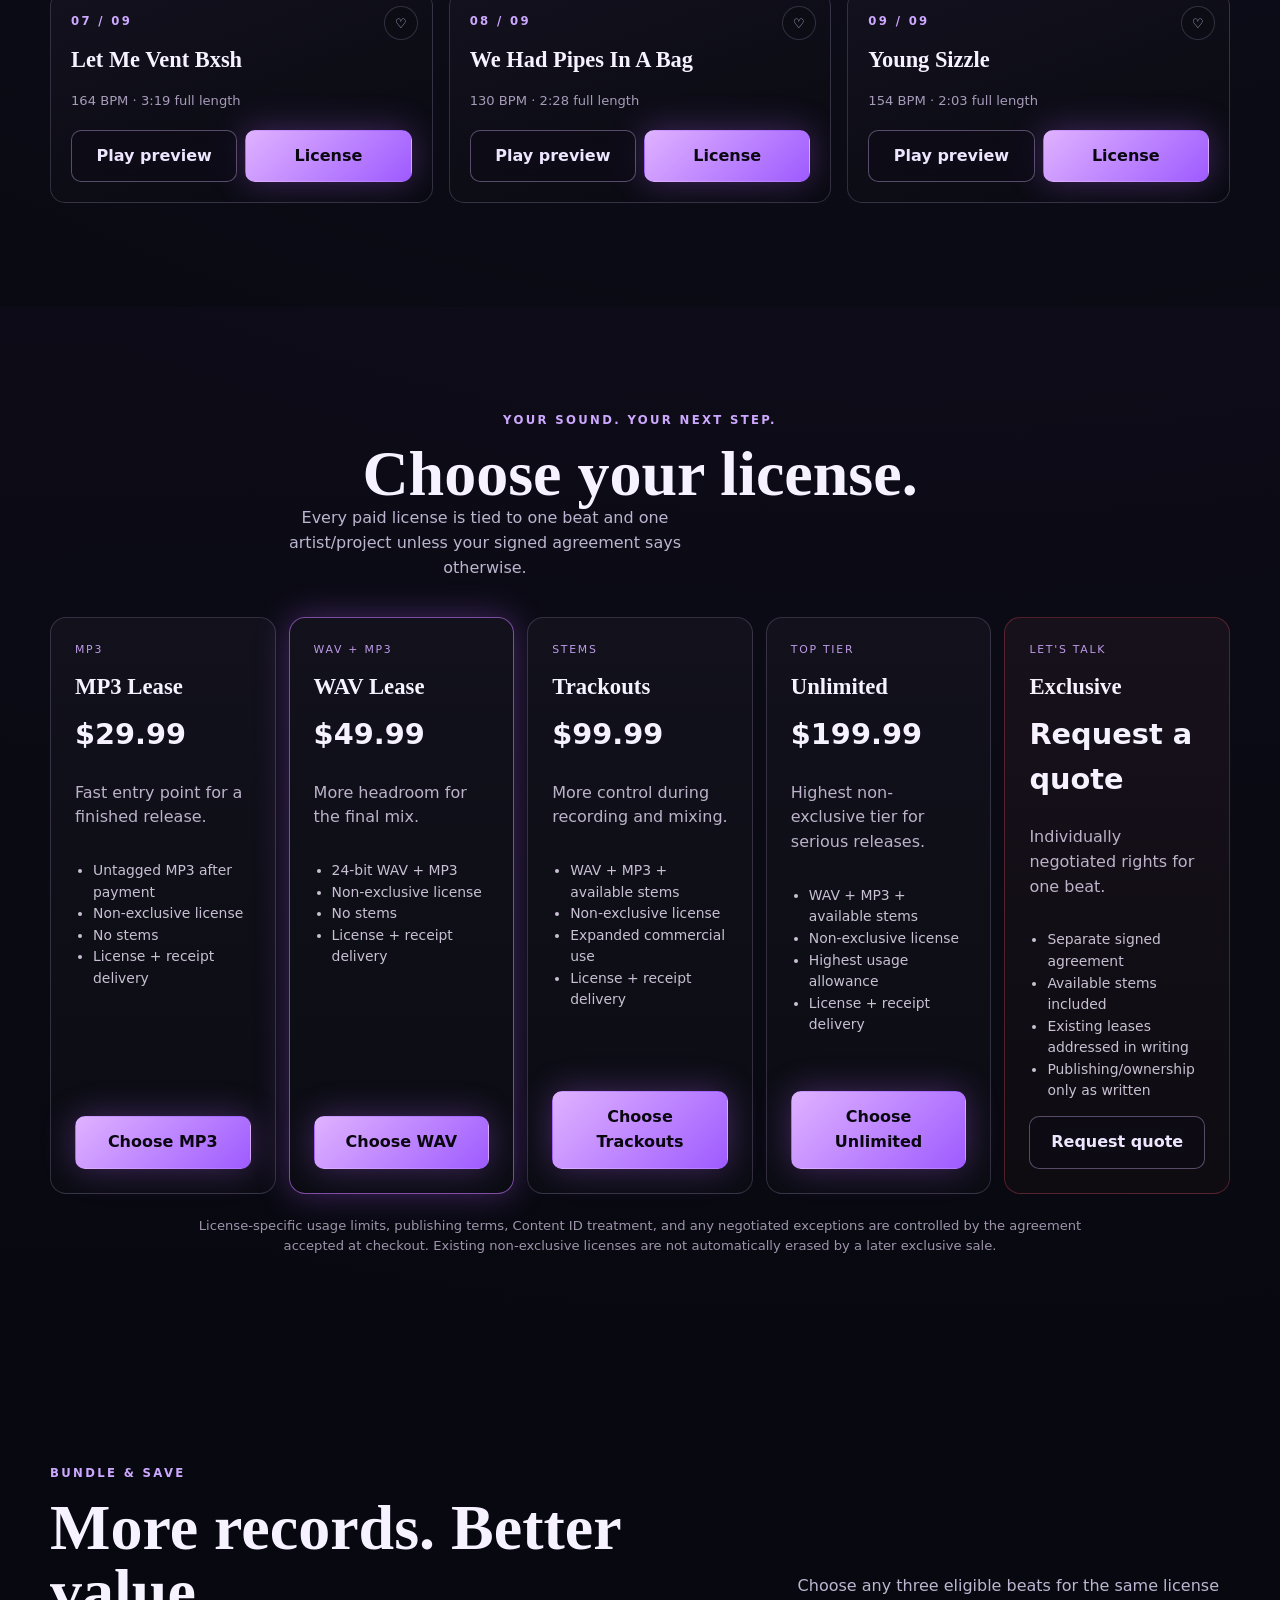
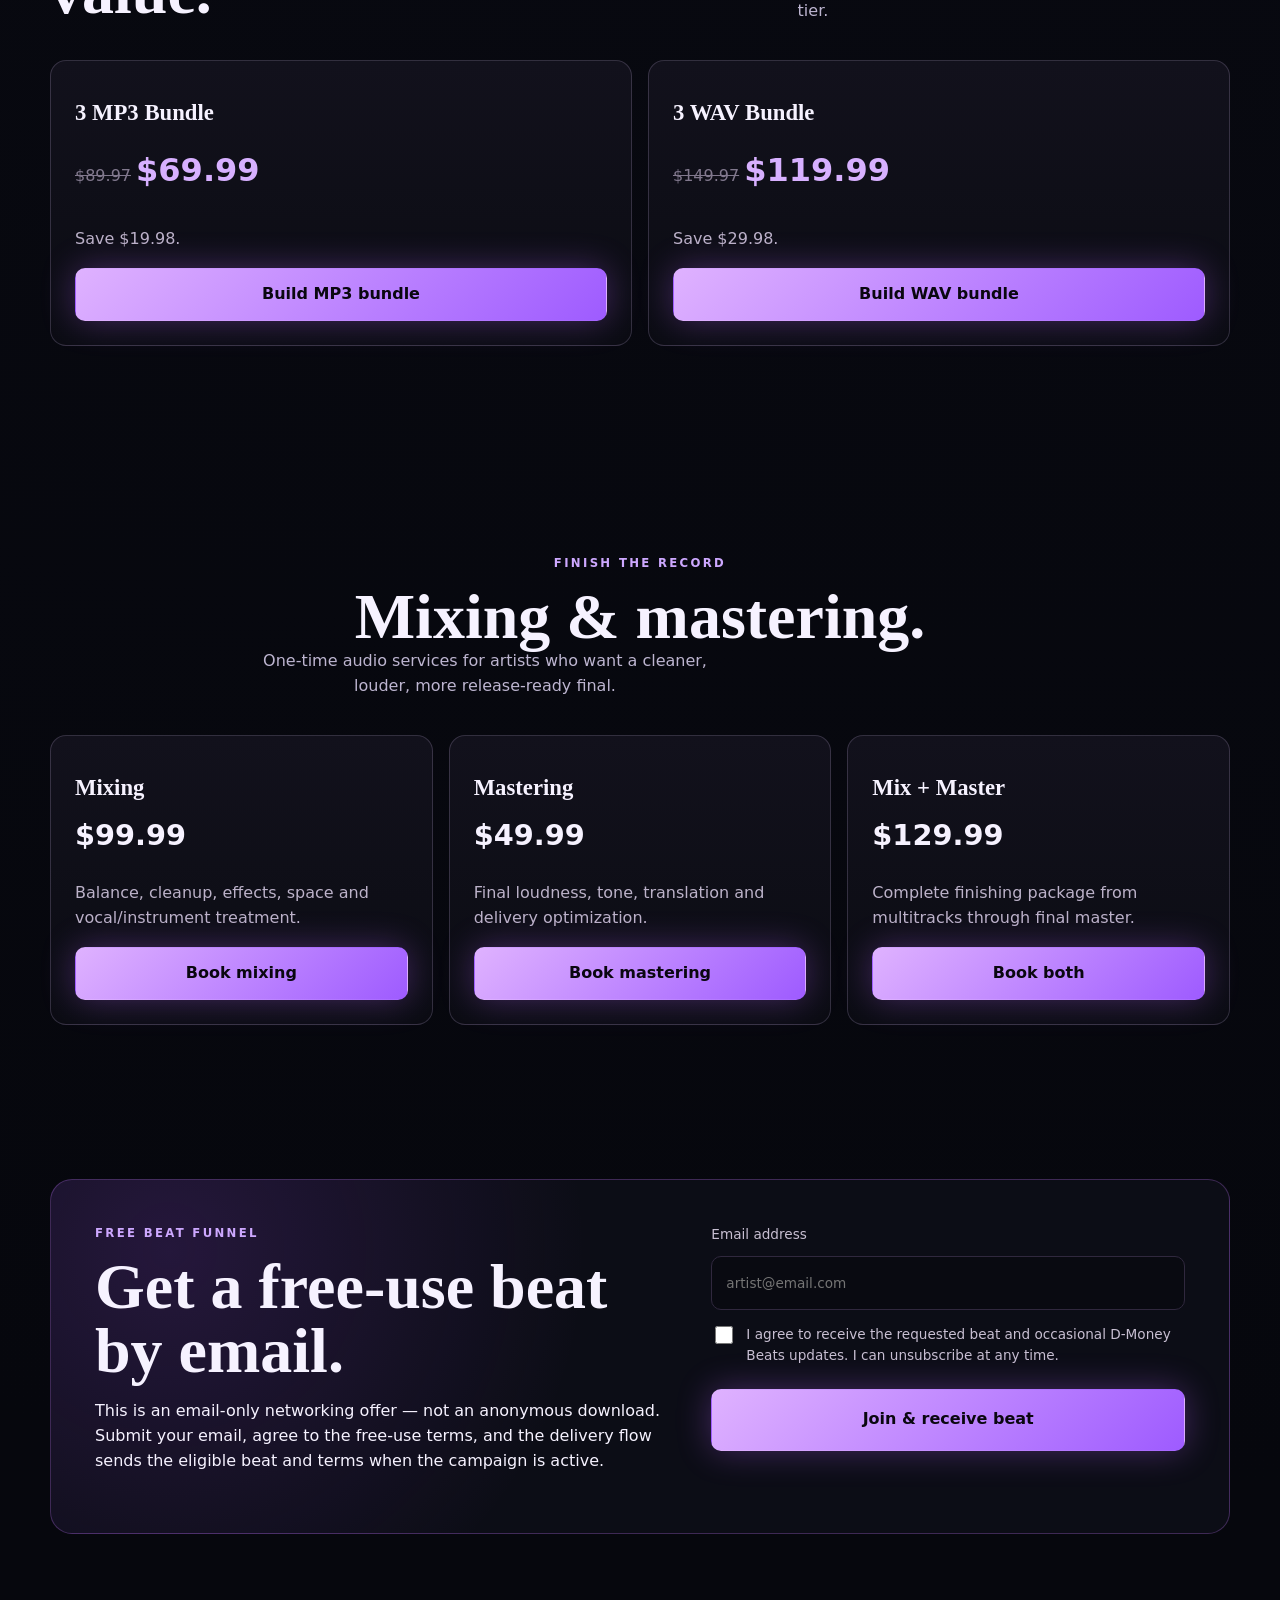
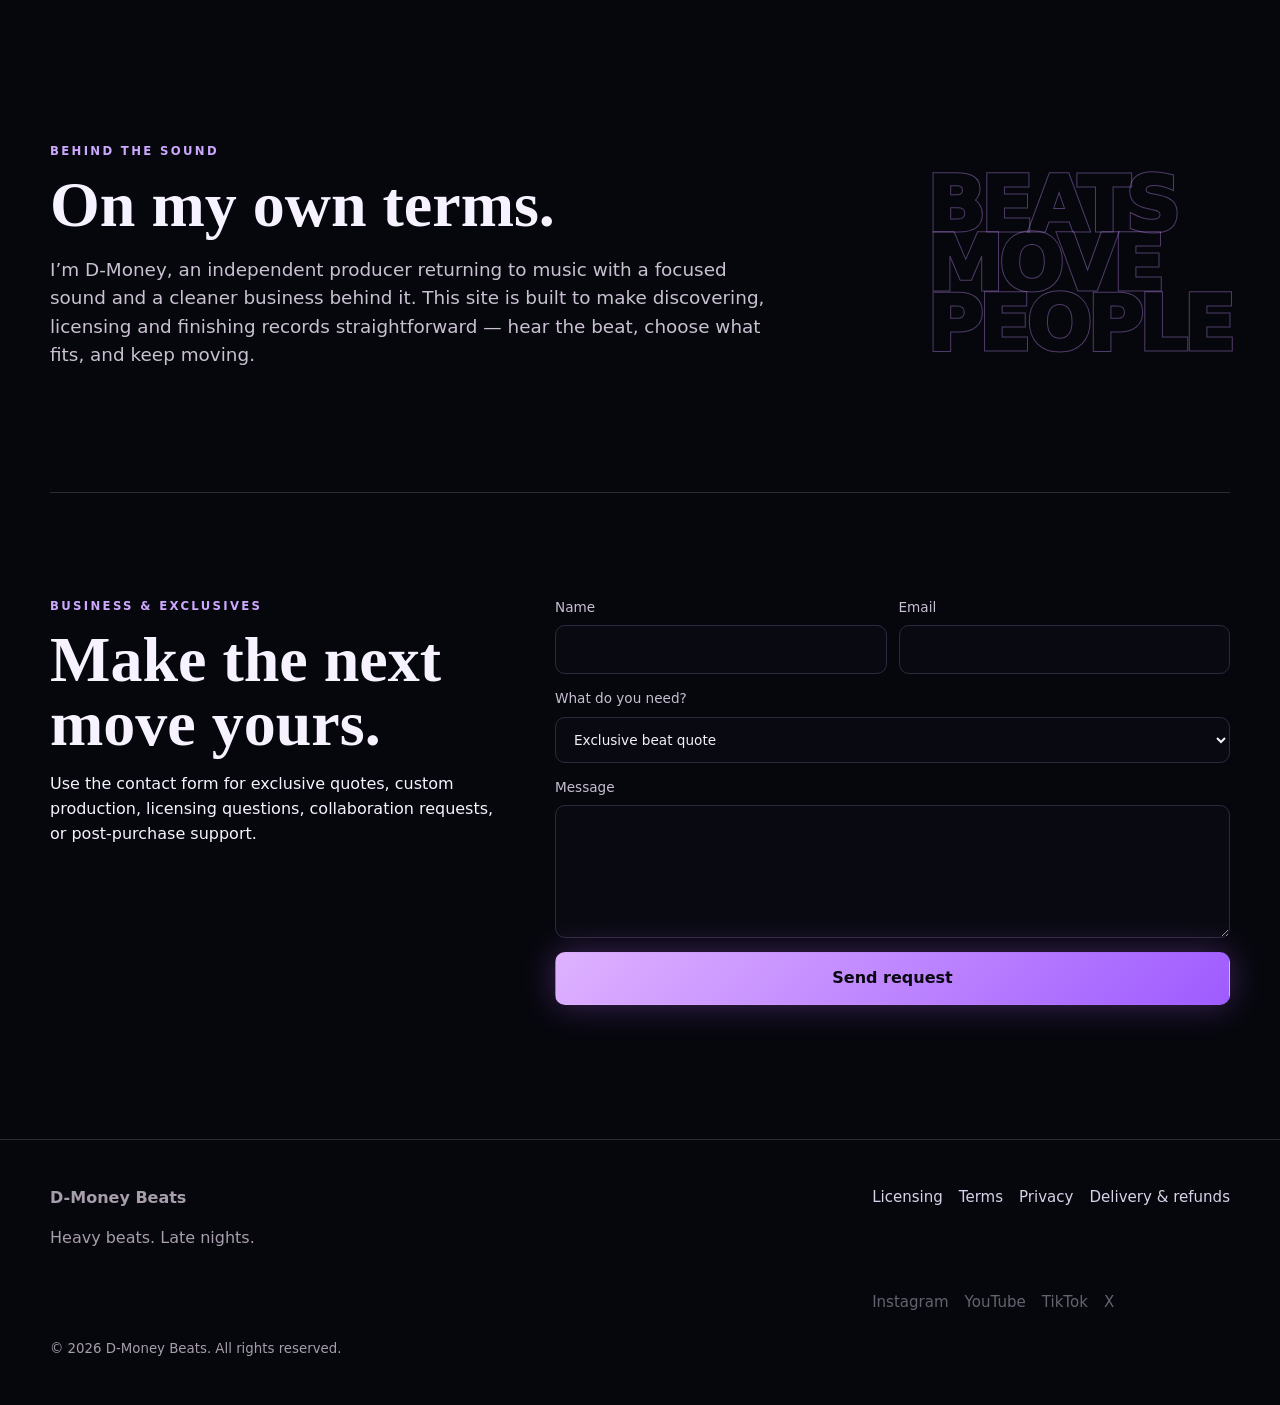
==== commit 8de35077: "Fix Unlimited licensing wording" ====
--- a/index.html
+++ b/index.html
@@ -27,7 +27,7 @@
       <section class="featured-player" id="featuredPlayer" aria-label="Featured beat preview"><div class="player-meta"><span class="kicker">Beat preview</span><strong id="featuredTitle">What A Time</strong><span id="featuredDetails">164 BPM · 60-second preview</span></div><button class="round-button" id="prevBeat" type="button" aria-label="Previous beat">‹</button><button class="round-button play" id="playPause" type="button" aria-label="Play preview">▶</button><button class="round-button" id="nextBeat" type="button" aria-label="Next beat">›</button><div class="progress-wrap"><div class="waveform" aria-hidden="true"></div><input id="progress" type="range" min="0" max="60" value="0" step="0.1" aria-label="Audio progress" /><div class="time-row"><span id="currentTime">0:00</span><span>1:00</span></div></div><button class="save-featured" id="saveFeatured" type="button" aria-pressed="false">♡ Save</button><audio id="audioPlayer" preload="metadata" src="assets/audio/what-a-time-preview.mp3"></audio></section>
     </section>
     <section class="section catalog" id="beats"><div class="section-heading"><div><p class="eyebrow">The catalog</p><h2>Pick your next record.</h2></div><p>09 beats · Original productions · 60-second public previews</p></div><div class="beat-grid" id="beatGrid"></div></section>
-    <section class="section licensing" id="licensing"><div class="section-heading centered"><div><p class="eyebrow">Your sound. Your next step.</p><h2>Choose your license.</h2></div><p>Every paid license is tied to one beat and one artist/project unless your signed agreement says otherwise.</p></div><div class="license-grid"><article class="price-card"><span class="tier">MP3</span><h3>MP3 Lease</h3><p class="price">$29.99</p><p>Fast entry point for a finished release.</p><ul><li>Untagged MP3 after payment</li><li>Non-exclusive license</li><li>No stems</li><li>License + receipt delivery</li></ul><button class="button primary buy-button" data-product="mp3">Choose MP3</button></article><article class="price-card featured"><span class="tier">WAV + MP3</span><h3>WAV Lease</h3><p class="price">$49.99</p><p>More headroom for the final mix.</p><ul><li>24-bit WAV + MP3</li><li>Non-exclusive license</li><li>No stems</li><li>License + receipt delivery</li></ul><button class="button primary buy-button" data-product="wav">Choose WAV</button></article><article class="price-card"><span class="tier">STEMS</span><h3>Trackouts</h3><p class="price">$99.99</p><p>More control during recording and mixing.</p><ul><li>WAV + MP3 + available stems</li><li>Non-exclusive license</li><li>Expanded commercial use</li><li>License + receipt delivery</li></ul><button class="button primary buy-button" data-product="trackouts">Choose Trackouts</button></article><article class="price-card"><span class="tier">TOP TIER</span><h3>Unlimited</h3><p class="price">$199.99</p><p>Highest non-exclusive tier for serious releases.</p><ul><li>WAV + MP3 + available stems</li><li>Non-exclusive ownership</li><li>Highest usage allowance</li><li>License + receipt delivery</li></ul><button class="button primary buy-button" data-product="unlimited">Choose Unlimited</button></article><article class="price-card exclusive"><span class="tier">LET'S TALK</span><h3>Exclusive</h3><p class="price">Request a quote</p><p>Individually negotiated rights for one beat.</p><ul><li>Separate signed agreement</li><li>Available stems included</li><li>Existing leases addressed in writing</li><li>Publishing/ownership only as written</li></ul><a class="button ghost" href="#contact">Request quote</a></article></div><p class="legal-note">License-specific usage limits, publishing terms, Content ID treatment, and any negotiated exceptions are controlled by the agreement accepted at checkout. Existing non-exclusive licenses are not automatically erased by a later exclusive sale.</p></section>
+    <section class="section licensing" id="licensing"><div class="section-heading centered"><div><p class="eyebrow">Your sound. Your next step.</p><h2>Choose your license.</h2></div><p>Every paid license is tied to one beat and one artist/project unless your signed agreement says otherwise.</p></div><div class="license-grid"><article class="price-card"><span class="tier">MP3</span><h3>MP3 Lease</h3><p class="price">$29.99</p><p>Fast entry point for a finished release.</p><ul><li>Untagged MP3 after payment</li><li>Non-exclusive license</li><li>No stems</li><li>License + receipt delivery</li></ul><button class="button primary buy-button" data-product="mp3">Choose MP3</button></article><article class="price-card featured"><span class="tier">WAV + MP3</span><h3>WAV Lease</h3><p class="price">$49.99</p><p>More headroom for the final mix.</p><ul><li>24-bit WAV + MP3</li><li>Non-exclusive license</li><li>No stems</li><li>License + receipt delivery</li></ul><button class="button primary buy-button" data-product="wav">Choose WAV</button></article><article class="price-card"><span class="tier">STEMS</span><h3>Trackouts</h3><p class="price">$99.99</p><p>More control during recording and mixing.</p><ul><li>WAV + MP3 + available stems</li><li>Non-exclusive license</li><li>Expanded commercial use</li><li>License + receipt delivery</li></ul><button class="button primary buy-button" data-product="trackouts">Choose Trackouts</button></article><article class="price-card"><span class="tier">TOP TIER</span><h3>Unlimited</h3><p class="price">$199.99</p><p>Highest non-exclusive tier for serious releases.</p><ul><li>WAV + MP3 + available stems</li><li>Non-exclusive license</li><li>Highest usage allowance</li><li>License + receipt delivery</li></ul><button class="button primary buy-button" data-product="unlimited">Choose Unlimited</button></article><article class="price-card exclusive"><span class="tier">LET'S TALK</span><h3>Exclusive</h3><p class="price">Request a quote</p><p>Individually negotiated rights for one beat.</p><ul><li>Separate signed agreement</li><li>Available stems included</li><li>Existing leases addressed in writing</li><li>Publishing/ownership only as written</li></ul><a class="button ghost" href="#contact">Request quote</a></article></div><p class="legal-note">License-specific usage limits, publishing terms, Content ID treatment, and any negotiated exceptions are controlled by the agreement accepted at checkout. Existing non-exclusive licenses are not automatically erased by a later exclusive sale.</p></section>
     <section class="section bundles" id="bundles"><div class="section-heading"><div><p class="eyebrow">Bundle & save</p><h2>More records. Better value.</h2></div><p>Choose any three eligible beats for the same license tier.</p></div><div class="bundle-grid"><article class="bundle-card"><h3>3 MP3 Bundle</h3><p class="bundle-price"><s>$89.97</s> <strong>$69.99</strong></p><p>Save $19.98.</p><button class="button primary bundle-button" data-product="bundle-mp3-3">Build MP3 bundle</button></article><article class="bundle-card"><h3>3 WAV Bundle</h3><p class="bundle-price"><s>$149.97</s> <strong>$119.99</strong></p><p>Save $29.98.</p><button class="button primary bundle-button" data-product="bundle-wav-3">Build WAV bundle</button></article></div></section>
     <section class="section services" id="services"><div class="section-heading centered"><div><p class="eyebrow">Finish the record</p><h2>Mixing & mastering.</h2></div><p>One-time audio services for artists who want a cleaner, louder, more release-ready final.</p></div><div class="service-grid"><article class="service-card"><h3>Mixing</h3><p class="price">$99.99</p><p>Balance, cleanup, effects, space and vocal/instrument treatment.</p><button class="button primary service-button" data-product="mixing">Book mixing</button></article><article class="service-card"><h3>Mastering</h3><p class="price">$49.99</p><p>Final loudness, tone, translation and delivery optimization.</p><button class="button primary service-button" data-product="mastering">Book mastering</button></article><article class="service-card"><h3>Mix + Master</h3><p class="price">$129.99</p><p>Complete finishing package from multitracks through final master.</p><button class="button primary service-button" data-product="mix-master">Book both</button></article></div></section>
     <section class="section free-funnel" id="free-beat"><div class="funnel-card"><div><p class="eyebrow">Free beat funnel</p><h2>Get a free-use beat by email.</h2><p>This is an email-only networking offer — not an anonymous download. Submit your email, agree to the free-use terms, and the delivery flow sends the eligible beat and terms when the campaign is active.</p></div><form id="freeBeatForm"><label>Email address<input type="email" name="email" required autocomplete="email" placeholder="artist@email.com" /></label><label class="check"><input type="checkbox" name="consent" required /> <span>I agree to receive the requested beat and occasional D-Money Beats updates. I can unsubscribe at any time.</span></label><button class="button primary" type="submit">Join & receive beat</button><p class="form-status" id="freeBeatStatus" role="status"></p></form></div></section>
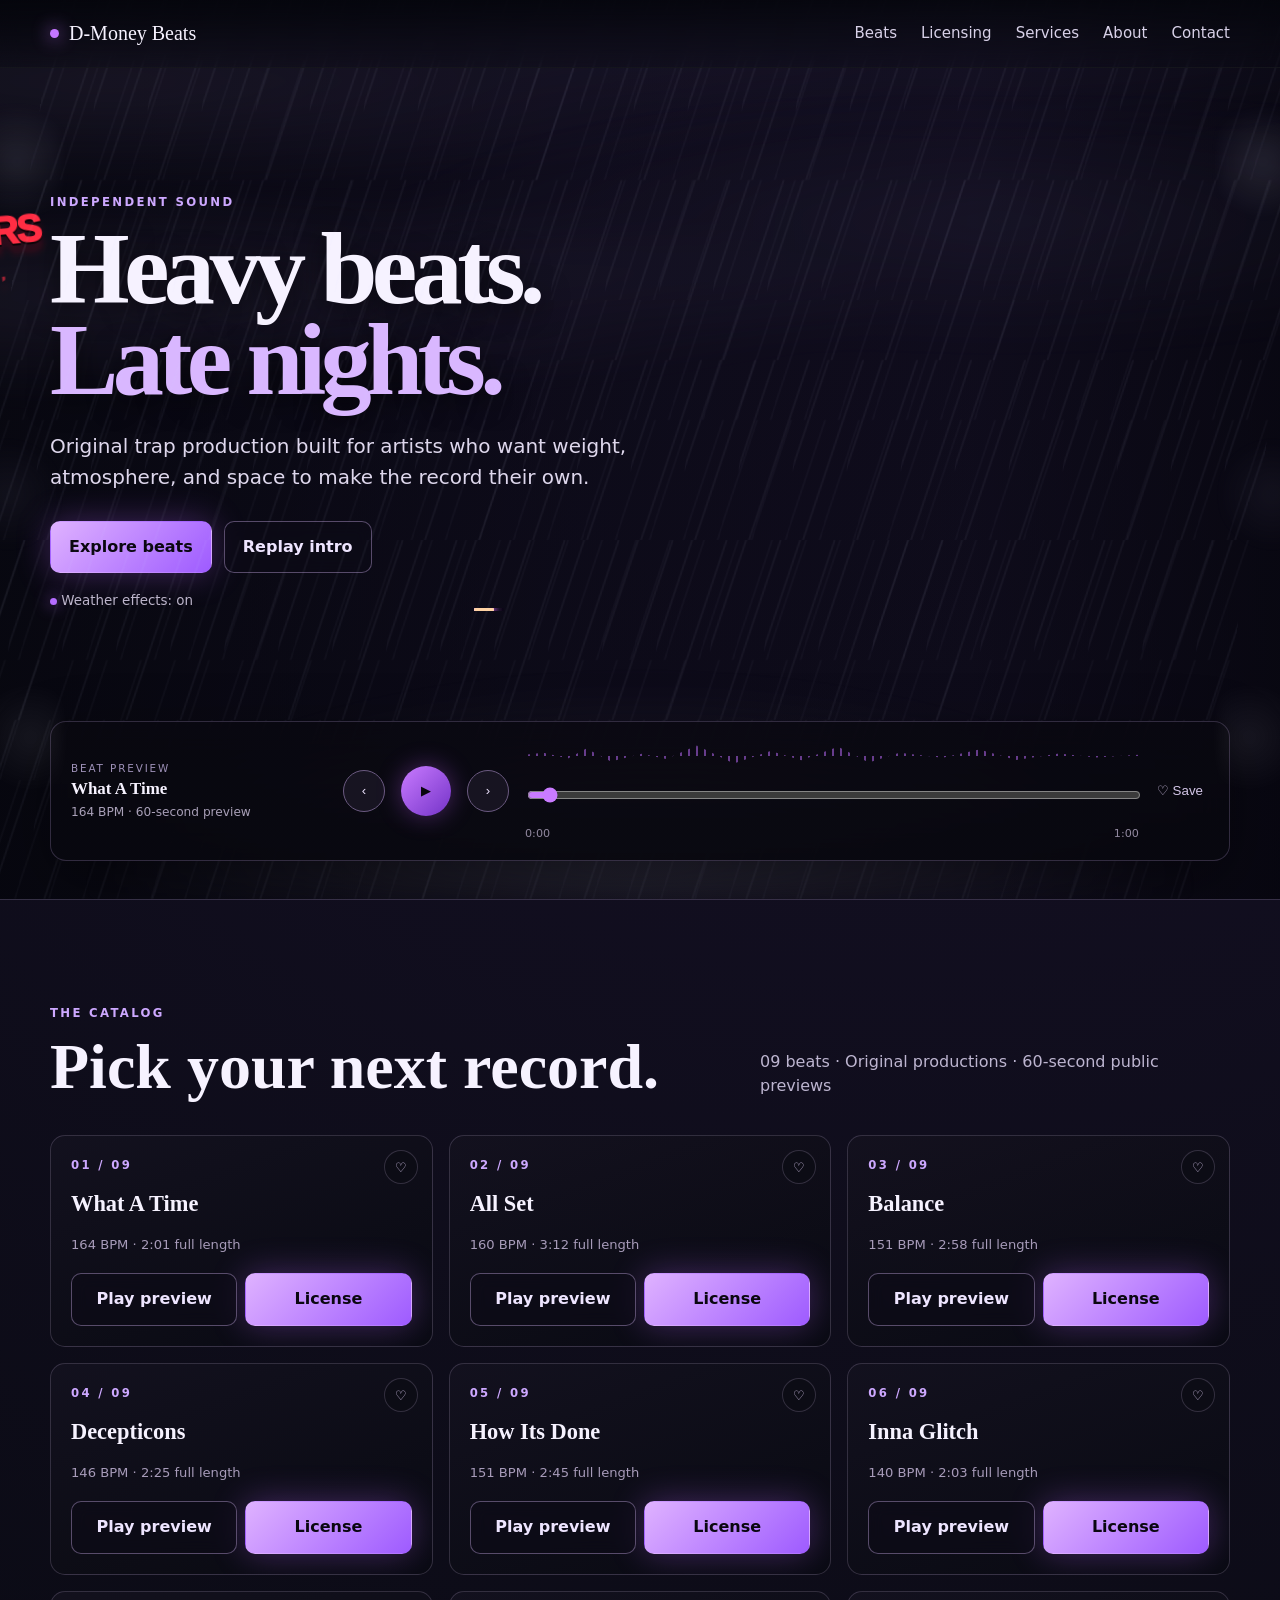
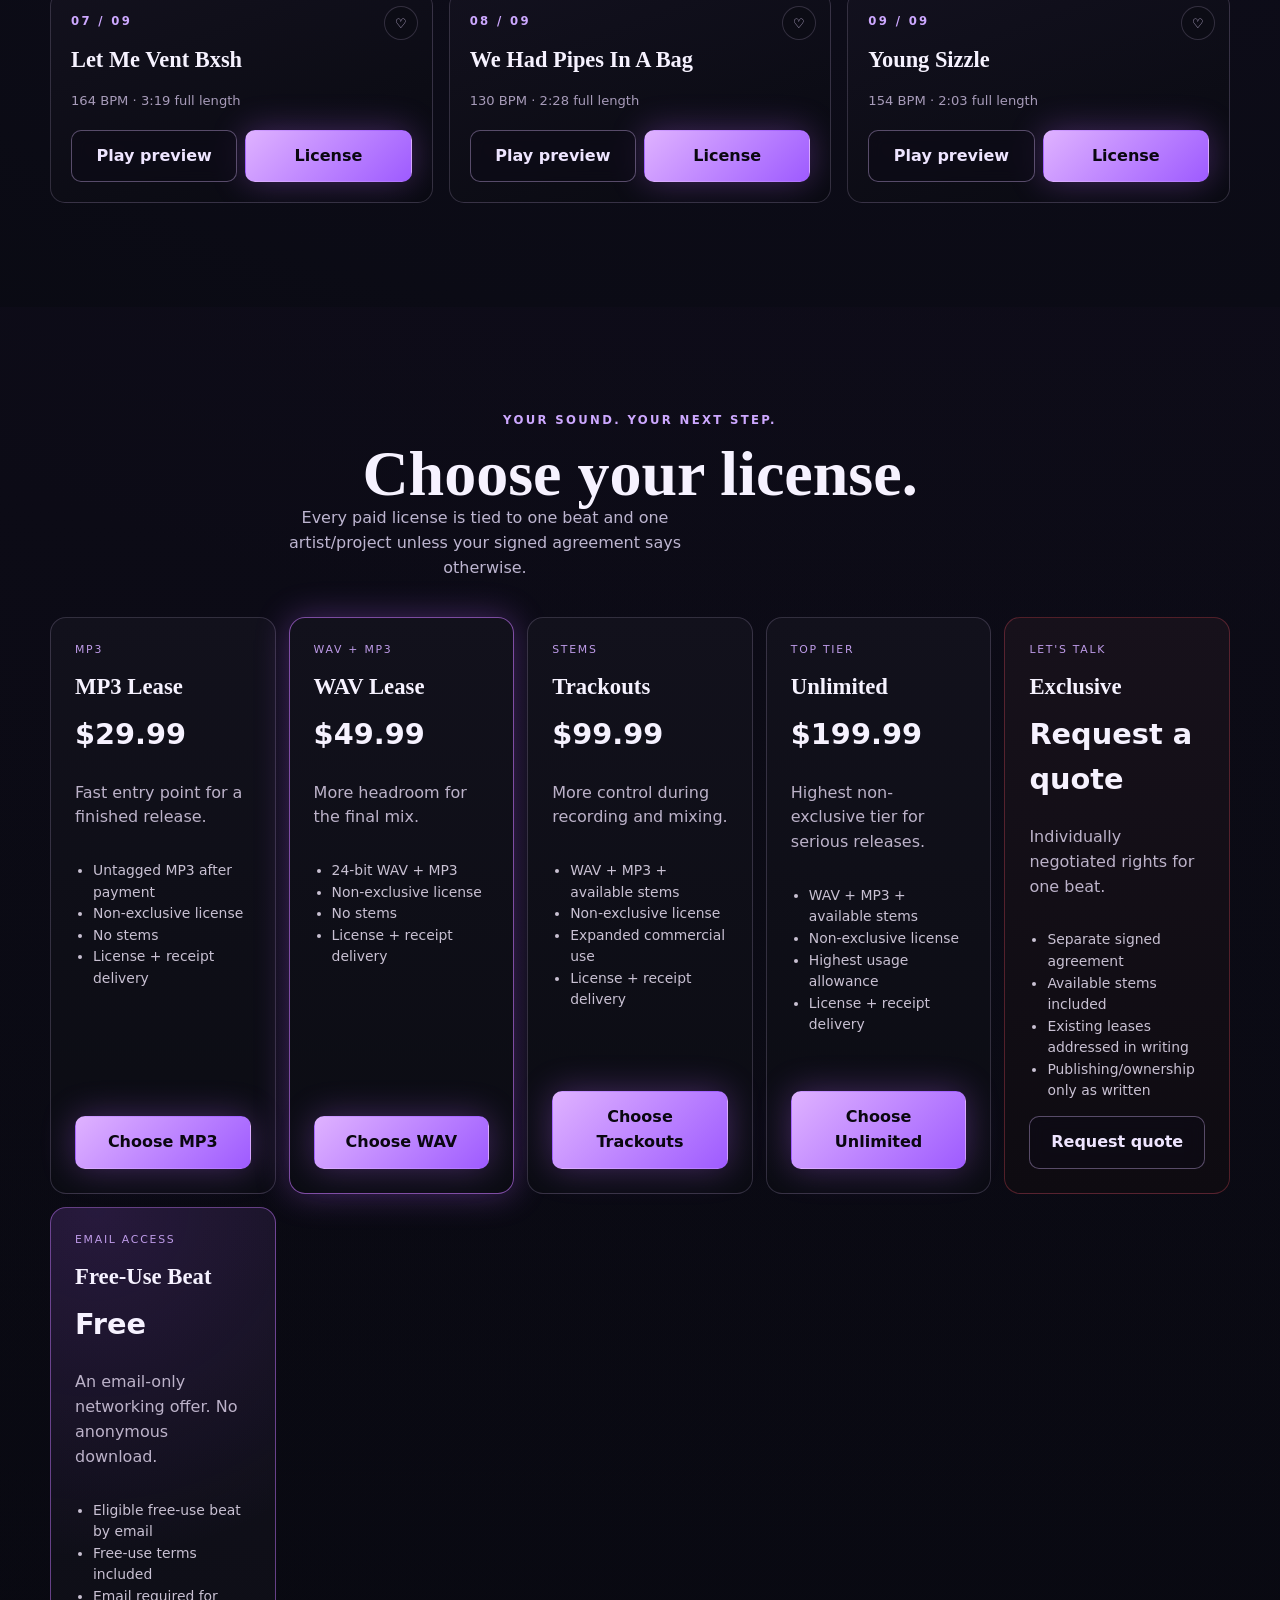
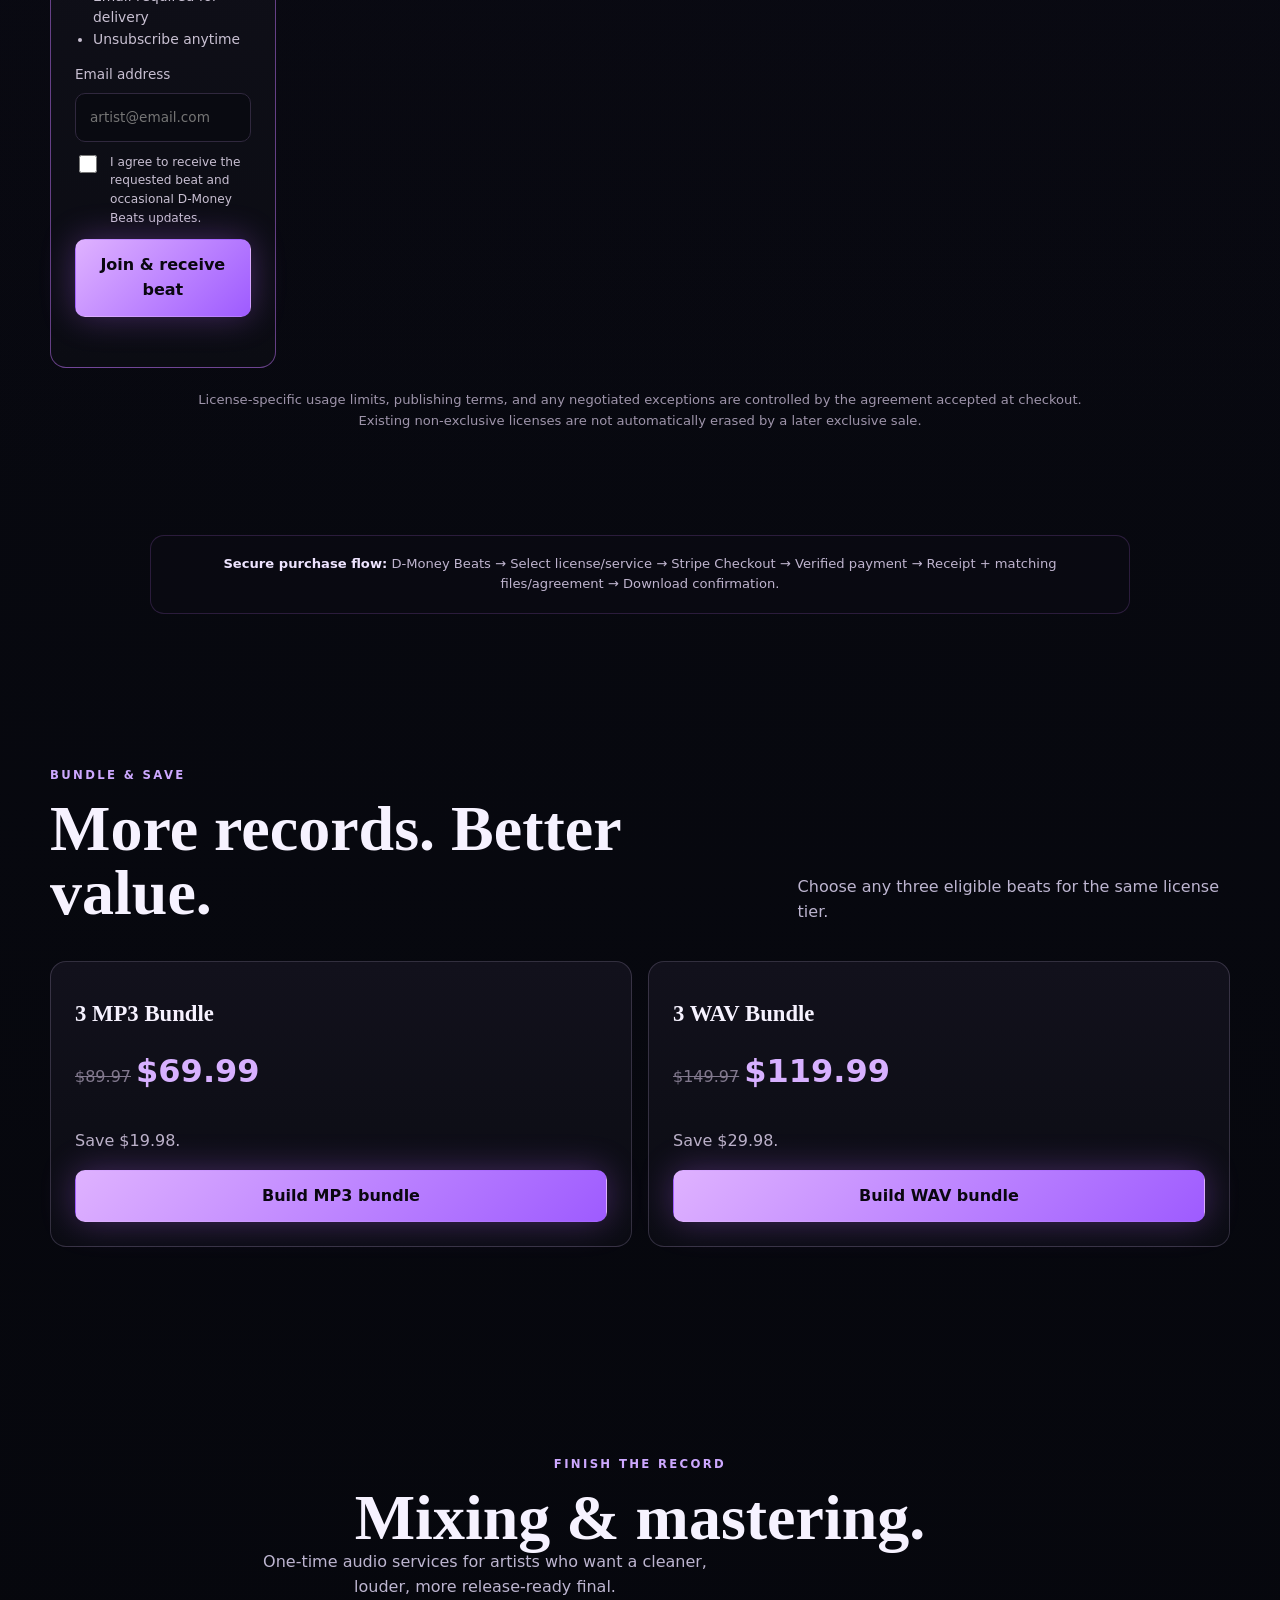
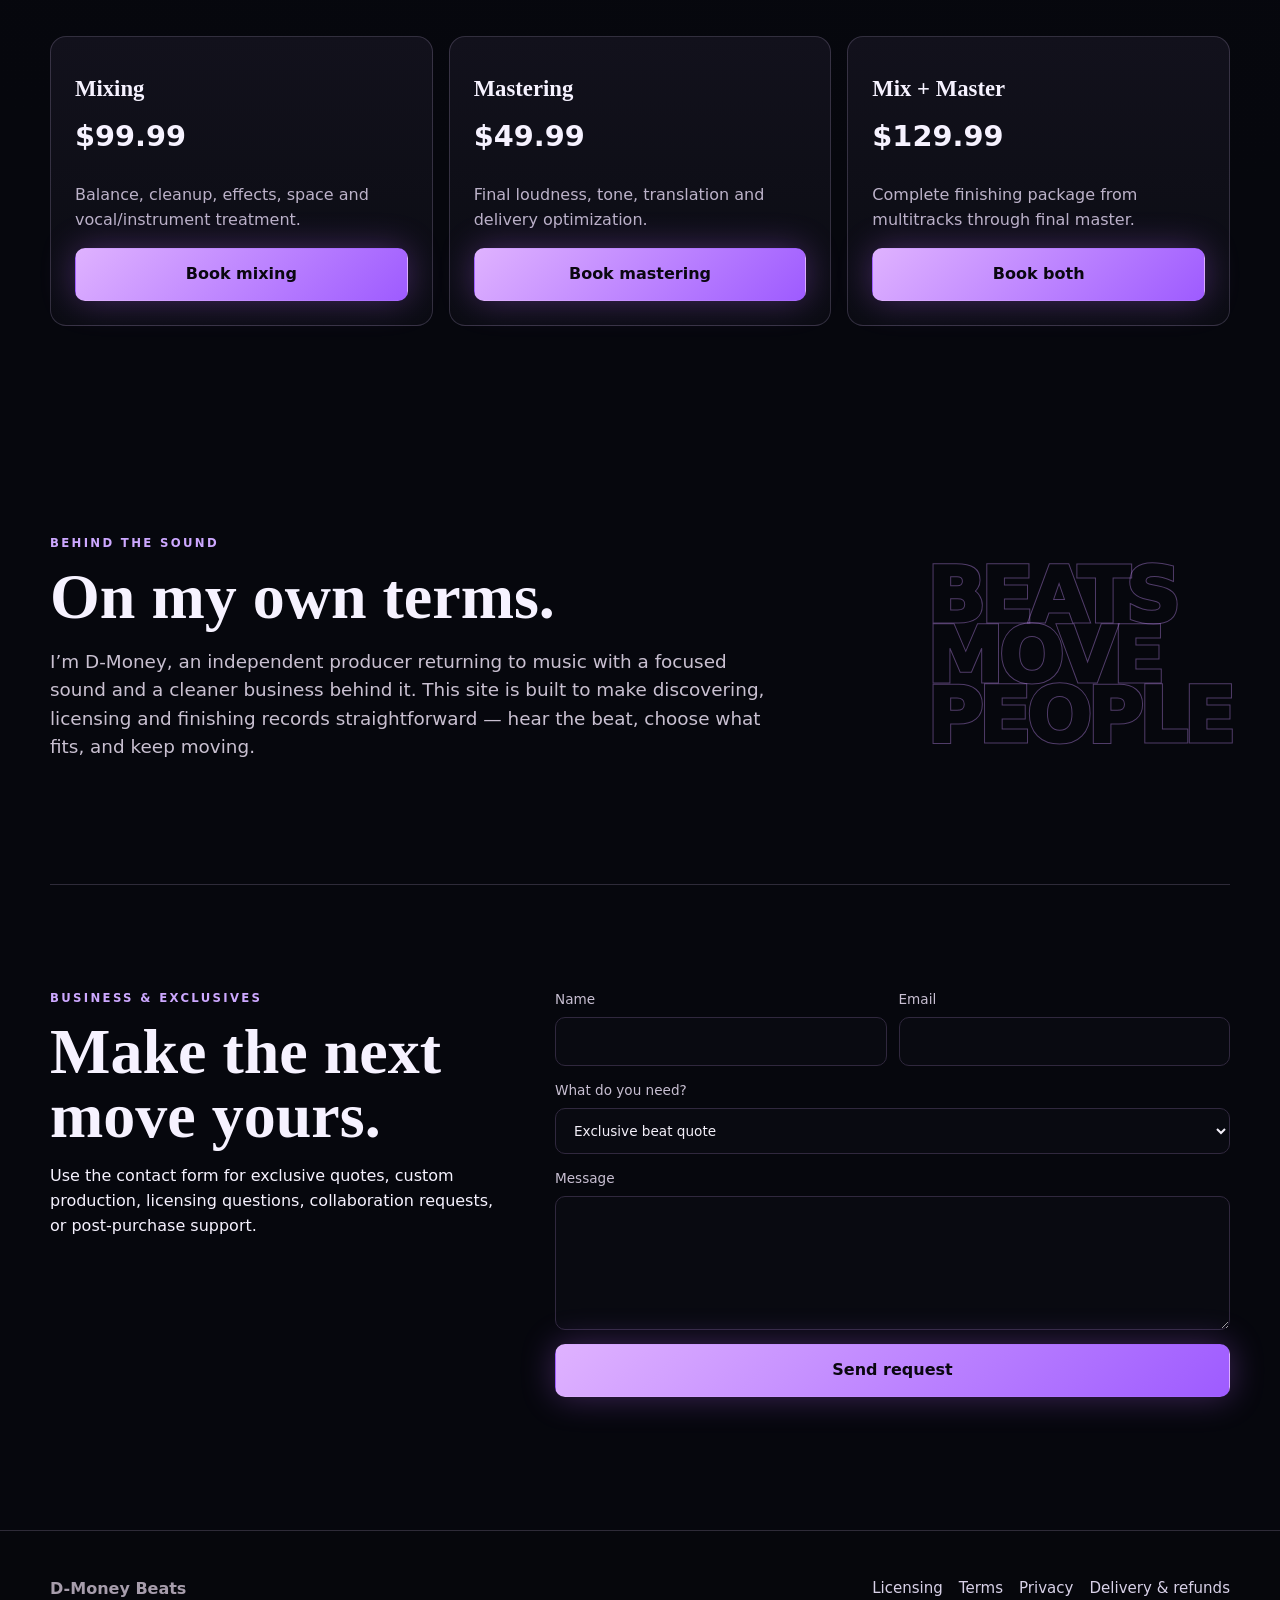
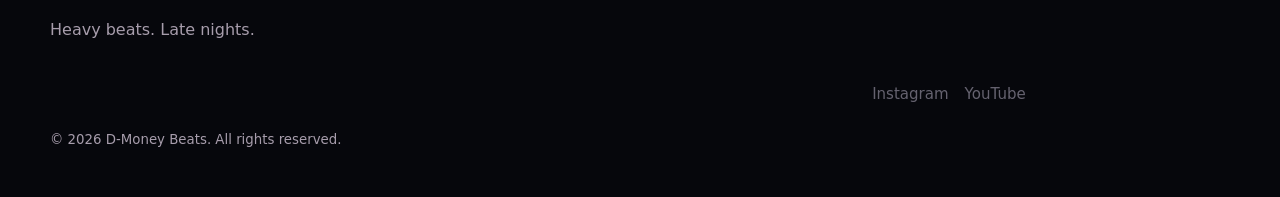
==== commit 28dd313b: "Polish storefront, free beat card, social links and checkout flow" ====
--- a/index.html
+++ b/index.html
@@ -12,6 +12,11 @@
   <meta property="og:url" content="https://dmoneybeats.com/" />
   <link rel="canonical" href="https://dmoneybeats.com/" />
   <link rel="stylesheet" href="styles.css" />
+  <style>
+    .license-grid .free-license-card{border-color:rgba(197,119,255,.48);background:radial-gradient(circle at 20% 0,rgba(123,58,190,.2),transparent 45%),linear-gradient(180deg,#12111c,#0b0c13)}
+    .free-license-card form{display:grid;gap:11px;margin-top:auto}.free-license-card input[type="email"]{min-width:0}.free-license-card .check{font-size:.76rem}.free-license-card .button{width:100%}
+    .autoplay-note{font-size:.75rem;color:#bcb4ca;margin:6px 0 0}.purchase-flow{width:min(980px,calc(100% - 44px));margin:0 auto 48px;padding:18px 20px;border:1px solid rgba(197,119,255,.18);border-radius:14px;background:rgba(12,11,20,.56);color:#bfb4ce;font-size:.82rem;text-align:center}.purchase-flow strong{color:#eee4ff}
+  </style>
 </head>
 <body>
   <a class="skip-link" href="#beats">Skip to beats</a>
@@ -22,19 +27,41 @@
     <nav id="siteNav" aria-label="Primary navigation"><a href="#beats">Beats</a><a href="#licensing">Licensing</a><a href="#services">Services</a><a href="#about">About</a><a href="#contact">Contact</a></nav>
   </header>
   <main id="top">
-    <section class="hero" aria-label="D-Money Beats introduction"><div class="hero-bg" aria-hidden="true"></div><div class="cloud-layer cloud-one" aria-hidden="true"></div><div class="cloud-layer cloud-two" aria-hidden="true"></div><div class="rain rain-back" aria-hidden="true"></div><div class="rain rain-front" aria-hidden="true"></div><div class="lens-moisture moisture-left" aria-hidden="true"></div><div class="lens-moisture moisture-right" aria-hidden="true"></div><div class="lightning" id="lightning" aria-hidden="true"></div><div class="traffic" aria-hidden="true"><i></i><i></i><i></i><i></i></div><div class="hero-vapor" id="heroVapor" aria-hidden="true"></div>
-      <div class="hero-content"><p class="eyebrow">Independent sound</p><div class="graffiti" aria-label="Bangers Only">BANGERS<br>ONLY</div><h1>Heavy beats.<br><span>Late nights.</span></h1><p class="hero-copy">Original trap production built for artists who want weight, atmosphere, and space to make the record their own.</p><div class="hero-actions"><a class="button primary" href="#beats">Explore beats</a><button class="button ghost" id="replayIntro" type="button">Replay intro</button></div><p class="weather-note"><span class="pulse-dot"></span> Weather effects: on</p></div>
+    <section class="hero" aria-label="D-Money Beats introduction">
+      <div class="hero-bg" aria-hidden="true"></div><div class="cloud-layer cloud-one" aria-hidden="true"></div><div class="cloud-layer cloud-two" aria-hidden="true"></div><div class="rain rain-back" aria-hidden="true"></div><div class="rain rain-front" aria-hidden="true"></div><div class="lens-moisture moisture-left" aria-hidden="true"></div><div class="lens-moisture moisture-right" aria-hidden="true"></div><div class="lightning" id="lightning" aria-hidden="true"></div><div class="traffic" aria-hidden="true"><i></i><i></i><i></i><i></i></div><div class="hero-vapor" id="heroVapor" aria-hidden="true"></div>
+      <div class="hero-content"><p class="eyebrow">Independent sound</p><div class="graffiti" aria-label="Bangers Only">BANGERS<br>ONLY</div><h1>Heavy beats.<br><span>Late nights.</span></h1><p class="hero-copy">Original trap production built for artists who want weight, atmosphere, and space to make the record their own.</p><div class="hero-actions"><a class="button primary" href="#beats">Explore beats</a><button class="button ghost" id="replayIntro" type="button">Replay intro</button></div><p class="weather-note"><span class="pulse-dot"></span> Weather effects: on</p><p class="autoplay-note" id="autoplayNote" aria-live="polite"></p></div>
       <section class="featured-player" id="featuredPlayer" aria-label="Featured beat preview"><div class="player-meta"><span class="kicker">Beat preview</span><strong id="featuredTitle">What A Time</strong><span id="featuredDetails">164 BPM · 60-second preview</span></div><button class="round-button" id="prevBeat" type="button" aria-label="Previous beat">‹</button><button class="round-button play" id="playPause" type="button" aria-label="Play preview">▶</button><button class="round-button" id="nextBeat" type="button" aria-label="Next beat">›</button><div class="progress-wrap"><div class="waveform" aria-hidden="true"></div><input id="progress" type="range" min="0" max="60" value="0" step="0.1" aria-label="Audio progress" /><div class="time-row"><span id="currentTime">0:00</span><span>1:00</span></div></div><button class="save-featured" id="saveFeatured" type="button" aria-pressed="false">♡ Save</button><audio id="audioPlayer" preload="metadata" src="assets/audio/what-a-time-preview.mp3"></audio></section>
     </section>
+
     <section class="section catalog" id="beats"><div class="section-heading"><div><p class="eyebrow">The catalog</p><h2>Pick your next record.</h2></div><p>09 beats · Original productions · 60-second public previews</p></div><div class="beat-grid" id="beatGrid"></div></section>
-    <section class="section licensing" id="licensing"><div class="section-heading centered"><div><p class="eyebrow">Your sound. Your next step.</p><h2>Choose your license.</h2></div><p>Every paid license is tied to one beat and one artist/project unless your signed agreement says otherwise.</p></div><div class="license-grid"><article class="price-card"><span class="tier">MP3</span><h3>MP3 Lease</h3><p class="price">$29.99</p><p>Fast entry point for a finished release.</p><ul><li>Untagged MP3 after payment</li><li>Non-exclusive license</li><li>No stems</li><li>License + receipt delivery</li></ul><button class="button primary buy-button" data-product="mp3">Choose MP3</button></article><article class="price-card featured"><span class="tier">WAV + MP3</span><h3>WAV Lease</h3><p class="price">$49.99</p><p>More headroom for the final mix.</p><ul><li>24-bit WAV + MP3</li><li>Non-exclusive license</li><li>No stems</li><li>License + receipt delivery</li></ul><button class="button primary buy-button" data-product="wav">Choose WAV</button></article><article class="price-card"><span class="tier">STEMS</span><h3>Trackouts</h3><p class="price">$99.99</p><p>More control during recording and mixing.</p><ul><li>WAV + MP3 + available stems</li><li>Non-exclusive license</li><li>Expanded commercial use</li><li>License + receipt delivery</li></ul><button class="button primary buy-button" data-product="trackouts">Choose Trackouts</button></article><article class="price-card"><span class="tier">TOP TIER</span><h3>Unlimited</h3><p class="price">$199.99</p><p>Highest non-exclusive tier for serious releases.</p><ul><li>WAV + MP3 + available stems</li><li>Non-exclusive license</li><li>Highest usage allowance</li><li>License + receipt delivery</li></ul><button class="button primary buy-button" data-product="unlimited">Choose Unlimited</button></article><article class="price-card exclusive"><span class="tier">LET'S TALK</span><h3>Exclusive</h3><p class="price">Request a quote</p><p>Individually negotiated rights for one beat.</p><ul><li>Separate signed agreement</li><li>Available stems included</li><li>Existing leases addressed in writing</li><li>Publishing/ownership only as written</li></ul><a class="button ghost" href="#contact">Request quote</a></article></div><p class="legal-note">License-specific usage limits, publishing terms, Content ID treatment, and any negotiated exceptions are controlled by the agreement accepted at checkout. Existing non-exclusive licenses are not automatically erased by a later exclusive sale.</p></section>
+
+    <section class="section licensing" id="licensing">
+      <div class="section-heading centered"><div><p class="eyebrow">Your sound. Your next step.</p><h2>Choose your license.</h2></div><p>Every paid license is tied to one beat and one artist/project unless your signed agreement says otherwise.</p></div>
+      <div class="license-grid">
+        <article class="price-card"><span class="tier">MP3</span><h3>MP3 Lease</h3><p class="price">$29.99</p><p>Fast entry point for a finished release.</p><ul><li>Untagged MP3 after payment</li><li>Non-exclusive license</li><li>No stems</li><li>License + receipt delivery</li></ul><button class="button primary buy-button" data-product="mp3">Choose MP3</button></article>
+        <article class="price-card featured"><span class="tier">WAV + MP3</span><h3>WAV Lease</h3><p class="price">$49.99</p><p>More headroom for the final mix.</p><ul><li>24-bit WAV + MP3</li><li>Non-exclusive license</li><li>No stems</li><li>License + receipt delivery</li></ul><button class="button primary buy-button" data-product="wav">Choose WAV</button></article>
+        <article class="price-card"><span class="tier">STEMS</span><h3>Trackouts</h3><p class="price">$99.99</p><p>More control during recording and mixing.</p><ul><li>WAV + MP3 + available stems</li><li>Non-exclusive license</li><li>Expanded commercial use</li><li>License + receipt delivery</li></ul><button class="button primary buy-button" data-product="trackouts">Choose Trackouts</button></article>
+        <article class="price-card"><span class="tier">TOP TIER</span><h3>Unlimited</h3><p class="price">$199.99</p><p>Highest non-exclusive tier for serious releases.</p><ul><li>WAV + MP3 + available stems</li><li>Non-exclusive license</li><li>Highest usage allowance</li><li>License + receipt delivery</li></ul><button class="button primary buy-button" data-product="unlimited">Choose Unlimited</button></article>
+        <article class="price-card exclusive"><span class="tier">LET'S TALK</span><h3>Exclusive</h3><p class="price">Request a quote</p><p>Individually negotiated rights for one beat.</p><ul><li>Separate signed agreement</li><li>Available stems included</li><li>Existing leases addressed in writing</li><li>Publishing/ownership only as written</li></ul><a class="button ghost" href="#contact">Request quote</a></article>
+        <article class="price-card free-license-card"><span class="tier">EMAIL ACCESS</span><h3>Free-Use Beat</h3><p class="price">Free</p><p>An email-only networking offer. No anonymous download.</p><ul><li>Eligible free-use beat by email</li><li>Free-use terms included</li><li>Email required for delivery</li><li>Unsubscribe anytime</li></ul><form id="freeBeatForm"><label>Email address<input type="email" name="email" required autocomplete="email" placeholder="artist@email.com" /></label><label class="check"><input type="checkbox" name="consent" required /> <span>I agree to receive the requested beat and occasional D-Money Beats updates.</span></label><button class="button primary" type="submit">Join & receive beat</button><p class="form-status" id="freeBeatStatus" role="status"></p></form></article>
+      </div>
+      <p class="legal-note">License-specific usage limits, publishing terms, and any negotiated exceptions are controlled by the agreement accepted at checkout. Existing non-exclusive licenses are not automatically erased by a later exclusive sale.</p>
+    </section>
+
+    <div class="purchase-flow"><strong>Secure purchase flow:</strong> D-Money Beats → Select license/service → Stripe Checkout → Verified payment → Receipt + matching files/agreement → Download confirmation.</div>
+
     <section class="section bundles" id="bundles"><div class="section-heading"><div><p class="eyebrow">Bundle & save</p><h2>More records. Better value.</h2></div><p>Choose any three eligible beats for the same license tier.</p></div><div class="bundle-grid"><article class="bundle-card"><h3>3 MP3 Bundle</h3><p class="bundle-price"><s>$89.97</s> <strong>$69.99</strong></p><p>Save $19.98.</p><button class="button primary bundle-button" data-product="bundle-mp3-3">Build MP3 bundle</button></article><article class="bundle-card"><h3>3 WAV Bundle</h3><p class="bundle-price"><s>$149.97</s> <strong>$119.99</strong></p><p>Save $29.98.</p><button class="button primary bundle-button" data-product="bundle-wav-3">Build WAV bundle</button></article></div></section>
+
     <section class="section services" id="services"><div class="section-heading centered"><div><p class="eyebrow">Finish the record</p><h2>Mixing & mastering.</h2></div><p>One-time audio services for artists who want a cleaner, louder, more release-ready final.</p></div><div class="service-grid"><article class="service-card"><h3>Mixing</h3><p class="price">$99.99</p><p>Balance, cleanup, effects, space and vocal/instrument treatment.</p><button class="button primary service-button" data-product="mixing">Book mixing</button></article><article class="service-card"><h3>Mastering</h3><p class="price">$49.99</p><p>Final loudness, tone, translation and delivery optimization.</p><button class="button primary service-button" data-product="mastering">Book mastering</button></article><article class="service-card"><h3>Mix + Master</h3><p class="price">$129.99</p><p>Complete finishing package from multitracks through final master.</p><button class="button primary service-button" data-product="mix-master">Book both</button></article></div></section>
-    <section class="section free-funnel" id="free-beat"><div class="funnel-card"><div><p class="eyebrow">Free beat funnel</p><h2>Get a free-use beat by email.</h2><p>This is an email-only networking offer — not an anonymous download. Submit your email, agree to the free-use terms, and the delivery flow sends the eligible beat and terms when the campaign is active.</p></div><form id="freeBeatForm"><label>Email address<input type="email" name="email" required autocomplete="email" placeholder="artist@email.com" /></label><label class="check"><input type="checkbox" name="consent" required /> <span>I agree to receive the requested beat and occasional D-Money Beats updates. I can unsubscribe at any time.</span></label><button class="button primary" type="submit">Join & receive beat</button><p class="form-status" id="freeBeatStatus" role="status"></p></form></div></section>
+
     <section class="section about" id="about"><div class="about-card"><p class="eyebrow">Behind the sound</p><h2>On my own terms.</h2><p>I’m D-Money, an independent producer returning to music with a focused sound and a cleaner business behind it. This site is built to make discovering, licensing and finishing records straightforward — hear the beat, choose what fits, and keep moving.</p></div><div class="about-tagline">BEATS<br>MOVE<br>PEOPLE</div></section>
+
     <section class="section contact" id="contact"><div><p class="eyebrow">Business & exclusives</p><h2>Make the next move yours.</h2><p>Use the contact form for exclusive quotes, custom production, licensing questions, collaboration requests, or post-purchase support.</p></div><form id="contactForm"><div class="form-grid"><label>Name<input type="text" name="name" required autocomplete="name" /></label><label>Email<input type="email" name="email" required autocomplete="email" /></label></div><label>What do you need?<select name="topic"><option>Exclusive beat quote</option><option>Custom production</option><option>Licensing question</option><option>Mixing / mastering</option><option>Order support</option><option>Other</option></select></label><label>Message<textarea name="message" rows="5" required></textarea></label><button class="button primary" type="submit">Send request</button><p class="form-status" id="contactStatus" role="status"></p></form></section>
   </main>
-  <footer><div><strong>D-Money Beats</strong><p>Heavy beats. Late nights.</p></div><div class="footer-links"><a href="legal/licensing.html">Licensing</a><a href="legal/terms.html">Terms</a><a href="legal/privacy.html">Privacy</a><a href="legal/refunds.html">Delivery & refunds</a></div><div class="socials" aria-label="Social media"><a href="#" data-social="instagram" aria-disabled="true">Instagram</a><a href="#" data-social="youtube" aria-disabled="true">YouTube</a><a href="#" data-social="tiktok" aria-disabled="true">TikTok</a><a href="#" data-social="x" aria-disabled="true">X</a></div><small>© 2026 D-Money Beats. All rights reserved.</small></footer>
+
+  <footer><div><strong>D-Money Beats</strong><p>Heavy beats. Late nights.</p></div><div class="footer-links"><a href="legal/licensing.html">Licensing</a><a href="legal/terms.html">Terms</a><a href="legal/privacy.html">Privacy</a><a href="legal/refunds.html">Delivery & refunds</a></div><div class="socials" aria-label="Social media"><a href="#" data-social="instagram" aria-disabled="true">Instagram</a><a href="#" data-social="youtube" aria-disabled="true">YouTube</a></div><small>© 2026 D-Money Beats. All rights reserved.</small></footer>
+
   <dialog id="purchaseDialog" class="modal"><form method="dialog" class="modal-card"><button class="modal-close" value="cancel" aria-label="Close">×</button><p class="eyebrow">Before checkout</p><h2 id="purchaseTitle">Choose a beat</h2><div id="purchaseBody"></div><label class="check"><input id="termsCheck" type="checkbox" required /> <span>I have read and agree to the <a href="legal/licensing.html" target="_blank" rel="noopener">license terms</a>, <a href="legal/terms.html" target="_blank" rel="noopener">Terms of Service</a>, and <a href="legal/refunds.html" target="_blank" rel="noopener">digital delivery/refund policy</a>.</span></label><button id="checkoutButton" class="button primary" value="default" type="button">Continue to secure checkout</button><p id="checkoutStatus" class="form-status" role="status"></p></form></dialog>
   <script src="script.js" defer></script>
-</body></html>+</body>
+</html>
